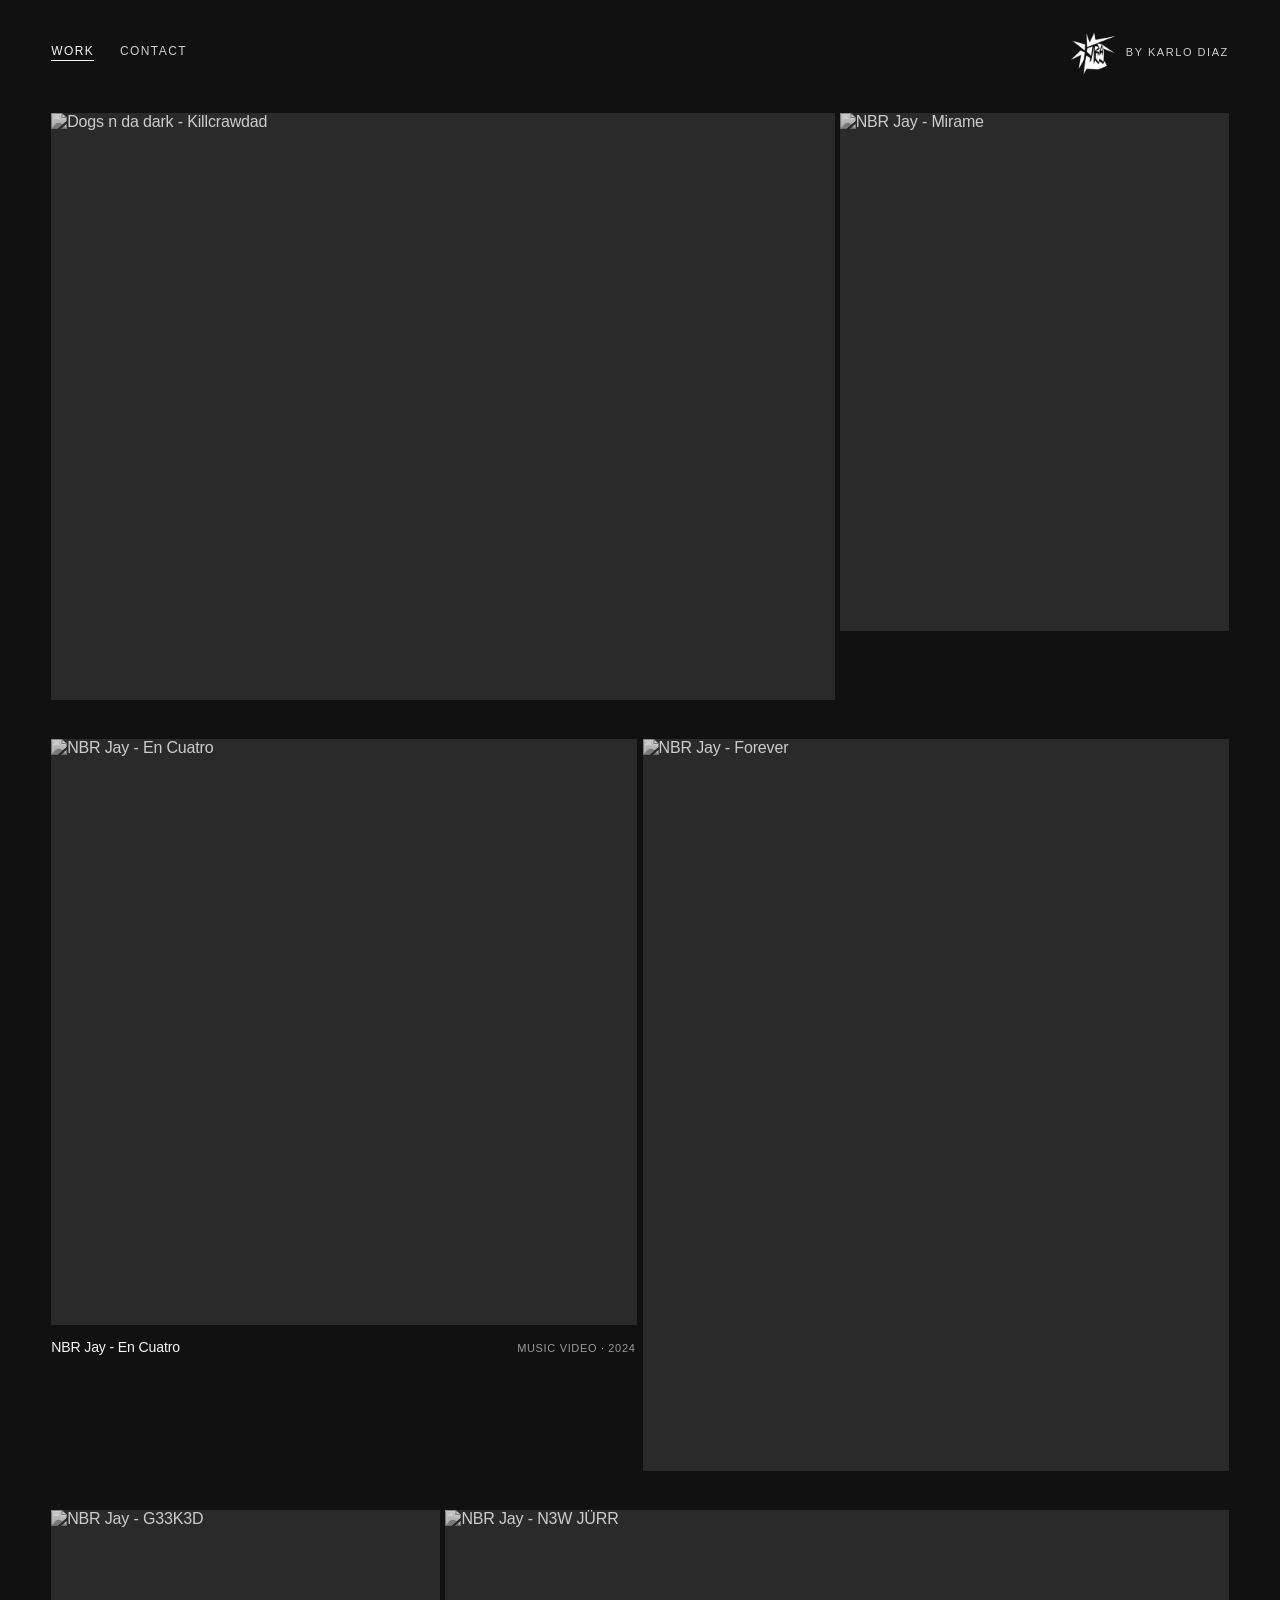
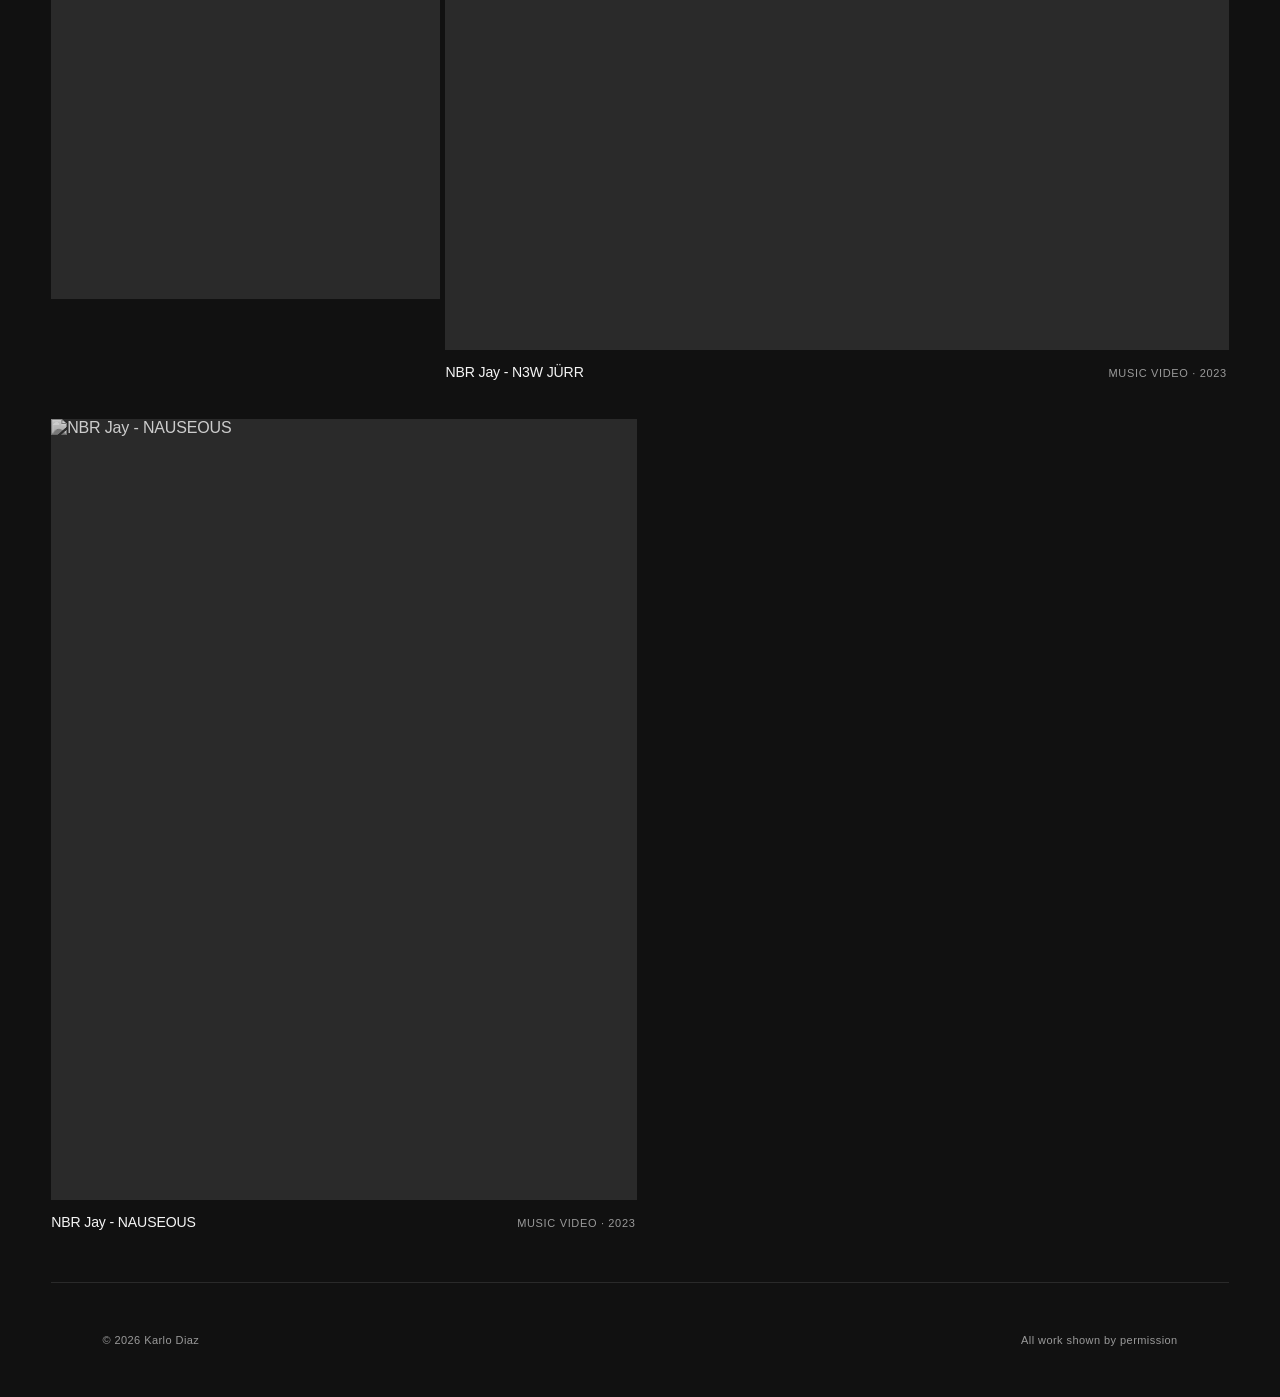
==== index.html @ 495502a2 "Update index.html" ====
<!DOCTYPE html>
<html lang="en">
<head>
<meta charset="UTF-8">
<meta name="viewport" content="width=device-width, initial-scale=1.0">
<title>Karlo Diaz — Portfolio</title>
<meta name="description" content="Selected work by Karlo Diaz.">

<!-- Typeface: General Sans (Fontshare) — clean, modern grotesk -->
<link rel="preconnect" href="https://api.fontshare.com">
<link rel="stylesheet" href="https://api.fontshare.com/v2/css?f[]=general-sans@400,500,600,700&display=swap">

<link rel="stylesheet" href="styles.css">
</head>
<body>

<!-- Custom cursor (desktop only, see script.js) -->
<div class="cursor" id="cursor">
  <span class="cursor-label">View</span>
</div>

<!-- ============ HEADER ============ -->
<header class="site-header">
  <nav class="nav-left" aria-label="Primary">
    <button class="nav-link is-active" data-view="home" type="button">Work</button>
    <button class="nav-link" data-view="contact" type="button">Contact</button>
  </nav>

  <a class="brand" href="#" data-view="home" aria-label="Karlo Diaz — home">
    <!-- Simple original wordmark logo. Replace the <svg> below with your own mark if you like. -->
<span class="logo">
  <img src="xtralogo.png" alt="XTRA Logo">
</span>
    <span class="byline">By Karlo&nbsp;Diaz</span>
  </a>
</header>

<!-- ============ HOME / GALLERY ============ -->
<main id="home-view" class="view is-active">
  <section class="gallery" id="gallery" aria-label="Selected work">
    <!-- Each .project-item is a placeholder. Replace the .placeholder-img div
         with a real <img src="images/your-image.jpg" alt="..."> when ready. -->

    <article class="project-item span-a" data-project="dogs-n-da-dark" tabindex="0">
 <div class="project-media">
  <img src="https://img.youtube.com/vi/DJWonNOyXIo/maxresdefault.jpg"
       alt="Dogs n da dark - Killcrawdad">
  <div class="project-caption">
    <span class="project-title">Dogs n da dark - Killcrawdad</span>
    <span class="project-meta">Music Video · 2026</span>
  </div>
</article>

<article class="project-item span-b" data-project="mirame" tabindex="0">
<div class="project-media">
  <img src="https://img.youtube.com/vi/4OJuUxjGiz8/maxresdefault.jpg"
       alt="NBR Jay - Mirame">
  <div class="project-caption">
    <span class="project-title">NBR Jay - Mirame</span>
    <span class="project-meta">Music Video · 2025</span>
  </div>
</article>

<article class="project-item span-c" data-project="en-cuatro" tabindex="0">
<div class="project-media">
  <img src="https://img.youtube.com/vi/d_1qusjhRV4/maxresdefault.jpg"
       alt="NBR Jay - En Cuatro">
</div>
  <div class="project-caption">
    <span class="project-title">NBR Jay - En Cuatro</span>
    <span class="project-meta">Music Video · 2024</span>
  </div>
</article>

<article class="project-item span-d" data-project="forever" tabindex="0">
<div class="project-media">
  <img src="https://img.youtube.com/vi/9PEszrjHp9M/maxresdefault.jpg"
       alt="NBR Jay - Forever">
  <div class="project-caption">
    <span class="project-title">NBR Jay - Forever</span>
    <span class="project-meta">Music Video · 2023</span>
  </div>
</article>

<article class="project-item span-e" data-project="g33k3d" tabindex="0">
<div class="project-media">
  <img src="https://img.youtube.com/vi/-p-pYviFdD0/hqdefault.jpg"
       alt="NBR Jay - G33K3D">
  <div class="project-caption">
    <span class="project-title">NBR Jay - G33K3D</span>
    <span class="project-meta">Music Video · 2023</span>
  </div>
</article>

<article class="project-item span-f" data-project="n3w-jurr" tabindex="0">
<div class="project-media">
  <img src="https://img.youtube.com/vi/s_fuOBWAAmQ/hqdefault.jpg"
       alt="NBR Jay - N3W JÜRR">
</div>
  <div class="project-caption">
    <span class="project-title">NBR Jay - N3W JÜRR</span>
    <span class="project-meta">Music Video · 2023</span>
  </div>
</article>

<article class="project-item span-g" data-project="nauseous" tabindex="0">
<div class="project-media">
  <img src="https://img.youtube.com/vi/7FOKe1UMYBk/maxresdefault.jpg"
       alt="NBR Jay - NAUSEOUS">
</div>
  <div class="project-caption">
    <span class="project-title">NBR Jay - NAUSEOUS</span>
    <span class="project-meta">Music Video · 2023</span>
  </div>
</article>

  </section>

  <footer class="site-footer">
    <span>© <span id="year"></span> Karlo Diaz</span>
    <span>All work shown by permission</span>
  </footer>
</main>

<!-- ============ CONTACT ============ -->
<section id="contact-view" class="view">
  <div class="contact-scene">

    <img
      class="contact-logo"
      src="xtralogo.png"
      alt=""
      aria-hidden="true"
    >

    <div class="contact-content">
      <h1 class="contact-title">
        <span>Ready when</span>
        <span>you are.</span>
      </h1>

      <a
        class="contact-email"
        href="mailto:karloxtra@gmail.com"
      >
        karloxtra@gmail.com
      </a>
    </div>

    <div class="contact-socials">
      <a
        href="https://www.instagram.com/xtrazaid/"
        target="_blank"
        rel="noopener"
      >
        Instagram
      </a>

      <a
        href="https://www.linkedin.com/in/karlo-diaz-78ba50371/"
        target="_blank"
        rel="noopener"
      >
        LinkedIn
      </a>
    </div>

  </div>
</section>

<!-- ============ PROJECT MODAL ============ -->
<div class="modal" id="project-modal" aria-hidden="true" role="dialog" aria-modal="true">
  <div class="modal-scrim" id="modal-scrim"></div>
  <div class="modal-panel">
    <button class="modal-close" id="modal-close" type="button" aria-label="Close project">
      <svg width="16" height="16" viewBox="0 0 16 16" fill="none"><path d="M1 1L15 15M15 1L1 15" stroke="currentColor" stroke-width="1.3"/></svg>
    </button>
    <div class="modal-content" id="modal-content"><!-- injected by script.js --></div>
  </div>
</div>

<script src="script.js"></script>
</body>
</html>
---- styles.css ----
/* ==========================================================================
   Karlo Diaz — Portfolio
   Minimal editorial design system
   ========================================================================== */

:root{
  --black:#f5f5f5;
  --grey-700:#cfcfcf;
  --grey-400:#9a9a9a;
  --grey-200:#2a2a2a;
  --white:#111111;

  --gutter: clamp(2px, 0.4vw, 6px);
  --edge: clamp(20px, 4vw, 56px);

  --font-ui: 'General Sans', -apple-system, BlinkMacSystemFont, 'Segoe UI', sans-serif;

  --ease: cubic-bezier(.22,.61,.36,1);
  --dur-fast: .35s;
  --dur-med: .6s;
  --dur-slow: .9s;
}

*,*::before,*::after{ box-sizing:border-box; }

html{
  scroll-behavior:smooth;
  -webkit-font-smoothing:antialiased;
  -moz-osx-font-smoothing:grayscale;
}

body{
  margin:0;
  background:var(--white);
  color:var(--black);
  font-family:var(--font-ui);
  font-weight:400;
  letter-spacing:-0.01em;
  opacity:0;
}
body.is-ready{
  opacity:1;
  transition:opacity var(--dur-slow) var(--ease);
}
body.modal-open{ overflow:hidden; }

a{ color:inherit; text-decoration:none; }
button{ font:inherit; color:inherit; background:none; border:0; cursor:pointer; padding:0; }

::selection{ background:var(--black); color:var(--white); }

@media (prefers-reduced-motion: reduce){
  html{ scroll-behavior:auto; }
  *,*::before,*::after{ animation-duration:.01ms !important; transition-duration:.01ms !important; }
}

/* ============ Custom cursor ============ */
.cursor{
  position:fixed;
  top:0; left:0;
  width:64px; height:64px;
  margin-left:-32px; margin-top:-32px;
  border-radius:50%;
  background:var(--black);
  color:var(--white);
  display:flex; align-items:center; justify-content:center;
  font-size:11px;
  letter-spacing:0.08em;
  text-transform:uppercase;
  pointer-events:none;
  z-index:500;
  opacity:0;
  transform:scale(.3);
  mix-blend-mode:difference;
  transition:opacity var(--dur-fast) var(--ease), transform var(--dur-fast) var(--ease);
}
.cursor.is-active{ opacity:1; transform:scale(1); }
.cursor-label{ opacity:0; transform:translateY(2px); transition:opacity .2s ease, transform .2s ease; }
.cursor.is-active .cursor-label{ opacity:1; transform:translateY(0); }

@media (hover:none), (pointer:coarse){
  .cursor{ display:none; }
}

/* ============ Header ============ */
.site-header{
  position:fixed;
  top:0; left:0; right:0;
  z-index:200;
  display:flex;
  align-items:center;
  justify-content:space-between;
  padding: clamp(18px,2.6vw,28px) var(--edge);
  background:linear-gradient(var(--white) 55%, transparent);
}

.nav-left{
  display:flex;
  gap: clamp(18px,2vw,28px);
}

.nav-link{
  font-size:12px;
  letter-spacing:0.12em;
  text-transform:uppercase;
  color:var(--grey-700);
  position:relative;
  padding-bottom:3px;
}
.nav-link::after{
  content:"";
  position:absolute;
  left:0; right:100%;
  bottom:0;
  height:1px;
  background:var(--black);
  transition:right var(--dur-fast) var(--ease);
}
.nav-link:hover,
.nav-link.is-active{ color:var(--black); }
.nav-link:hover::after,
.nav-link.is-active::after{ right:0; }

.brand{
  display:flex;
  align-items:center;
  gap:10px;
}
.logo{
  display:flex;
  color:var(--black);
  transition:transform var(--dur-fast) var(--ease);
}

.logo img{
  width:48px;
  height:48px;
  object-fit:contain;
  display:block;
}

.brand:hover .logo{
  opacity:.8;
}

.byline{
  font-size:11px;
  letter-spacing:0.14em;
  text-transform:uppercase;
  color:var(--grey-700);
  white-space:nowrap;
}
/* ============ Views ============ */
.view{
  display:none;
}
.view.is-active{
  display:block;
  animation:view-in var(--dur-med) var(--ease);
}
@keyframes view-in{
  from{ opacity:0; transform:translateY(10px); }
  to{ opacity:1; transform:translateY(0); }
}

/* ============ Gallery ============ */
.gallery{
  padding: calc(var(--edge) * 2.2) var(--edge) var(--edge);
  display:grid;
  grid-template-columns:repeat(6, 1fr);
  gap: clamp(20px, 3vw, 40px) var(--gutter);
  align-items:start;
}

.project-item{
  cursor:pointer;
  outline:none;
  opacity:0;
  transform:translateY(28px);
  transition:opacity .7s var(--ease), transform .7s var(--ease);
}
.project-item.is-revealed{
  opacity:1;
  transform:translateY(0);
}

.project-media{
  position:relative;
  overflow:hidden;
  background:var(--grey-200);
}
.placeholder-img{
  width:100%;
  height:100%;
  background:linear-gradient(150deg,
    hsl(var(--h) 10% 90%),
    hsl(var(--h2) 12% 80%));
  transition:transform 1s var(--ease), filter var(--dur-fast) var(--ease);
}
.project-item:hover .placeholder-img,
.project-item:focus-visible .placeholder-img{
  transform:scale(1.045);
}
.project-media::after{
  content:"";
  position:absolute; inset:0;
  background:var(--black);
  opacity:0;
  transition:opacity var(--dur-fast) var(--ease);
}
.project-item:hover .project-media::after,
.project-item:focus-visible .project-media::after{ opacity:.04; }

.project-caption{
  display:flex;
  justify-content:space-between;
  align-items:baseline;
  margin-top:14px;
  padding-right:2px;
}
.project-title{
  font-size:clamp(14px,1.1vw,16px);
  font-weight:500;
  letter-spacing:-0.01em;
}
.project-meta{
  font-size:11px;
  letter-spacing:0.06em;
  text-transform:uppercase;
  color:var(--grey-400);
}

/* Column spans — editorial rhythm (each row sums to 6) */
.span-a{ grid-column:span 4; }
.span-a .project-media{ aspect-ratio:4/3; }

.span-b{ grid-column:span 2; }
.span-b .project-media{ aspect-ratio:3/4; }

.span-c{ grid-column:span 3; }
.span-c .project-media{ aspect-ratio:1/1; }

.span-d{ grid-column:span 3; }
.span-d .project-media{ aspect-ratio:4/5; }

.span-e{ grid-column:span 2; }
.span-e .project-media{ aspect-ratio:1/1; }

.span-f{ grid-column:span 4; }
.span-f .project-media{ aspect-ratio:16/9; }

.span-g{ grid-column:span 3; }
.span-g .project-media{ aspect-ratio:3/4; }

.span-h{ grid-column:span 3; }
.span-h .project-media{ aspect-ratio:4/3; }

/* ============ Footer ============ */
.site-footer{
  display:flex;
  justify-content:space-between;
  padding: var(--edge);
  border-top:1px solid var(--grey-200);
  margin:0 var(--edge);
  font-size:11px;
  letter-spacing:0.04em;
  color:var(--grey-400);
}

/* ============ Contact view ============ */
#contact-view.is-active{
  min-height:100vh;
  display:flex;
  align-items:center;
}
.contact-inner{
  padding: var(--edge);
  max-width:640px;
}
.contact-eyebrow{
  font-size:11px;
  letter-spacing:0.14em;
  text-transform:uppercase;
  color:var(--grey-400);
  margin:0 0 18px;
}
.contact-title{
  font-size:clamp(38px,7vw,74px);
  line-height:0.98;
  font-weight:500;
  letter-spacing:-0.02em;
  margin:0 0 40px;
}
.contact-email{
  display:inline-block;
  font-size:clamp(18px,2vw,22px);
  font-weight:500;
  border-bottom:1px solid var(--black);
  padding-bottom:4px;
  transition:opacity var(--dur-fast) var(--ease);
}
.contact-email:hover{ opacity:.5; }
.contact-socials{
  display:flex;
  gap:24px;
  margin-top:56px;
}
.contact-socials a{
  font-size:12px;
  letter-spacing:0.08em;
  text-transform:uppercase;
  color:var(--grey-700);
  transition:color var(--dur-fast) var(--ease);
}
.contact-socials a:hover{ color:var(--black); }

/* ============ Project modal ============ */
.modal{
  position:fixed;
  inset:0;
  z-index:400;
  visibility:hidden;
  opacity:0;
  transition:opacity var(--dur-med) var(--ease), visibility 0s var(--dur-med);
}
.modal.is-open{
  visibility:visible;
  opacity:1;
  transition:opacity var(--dur-med) var(--ease);
}
.modal-scrim{
  position:absolute;
  inset:0;
  background:rgba(255,255,255,.9);
  backdrop-filter:blur(6px);
}
.modal-panel{
  position:relative;
  height:100%;
  overflow-y:auto;
  padding: clamp(80px,10vw,120px) var(--edge) 80px;
  transform:translateY(24px);
  transition:transform var(--dur-med) var(--ease);
}
.modal.is-open .modal-panel{ transform:translateY(0); }

.modal-close{
  position:fixed;
  top:26px; right:var(--edge);
  z-index:401;
  width:40px;height:40px;
  display:flex;align-items:center;justify-content:center;
  border-radius:50%;
  transition:background var(--dur-fast) var(--ease), transform var(--dur-fast) var(--ease);
}
.modal-close:hover{ background:var(--grey-200); transform:rotate(90deg); }

.modal-content{
  max-width:1040px;
  margin:0 auto;
}
.modal-eyebrow{
  font-size:11px;
  letter-spacing:0.14em;
  text-transform:uppercase;
  color:var(--grey-400);
  margin-bottom:16px;
}
.modal-title{
  font-size:clamp(32px,5.4vw,58px);
  font-weight:500;
  letter-spacing:-0.02em;
  line-height:1.02;
  margin:0 0 40px;
}
.modal-meta-row{
  display:grid;
  grid-template-columns:repeat(3,1fr);
  gap:24px;
  border-top:1px solid var(--grey-200);
  border-bottom:1px solid var(--grey-200);
  padding:18px 0;
  margin-bottom:48px;
}
.modal-meta-row div{ display:flex; flex-direction:column; gap:6px; }
.modal-meta-row span:first-child{
  font-size:10px; letter-spacing:0.1em; text-transform:uppercase; color:var(--grey-400);
}
.modal-meta-row span:last-child{ font-size:14px; }

.modal-desc{
  max-width:640px;
  font-size:16px;
  line-height:1.7;
  color:var(--grey-700);
  margin-bottom:56px;
}
.modal-media{
  display:flex;
  flex-direction:column;
  gap:20px;
}
.modal-media .placeholder-img{
  width:100%;
  aspect-ratio:16/10;
}

/* ============ Responsive ============ */
@media (max-width:980px){
  .gallery{ grid-template-columns:repeat(4,1fr); }
  .span-a,.span-f{ grid-column:span 4; }
  .span-b,.span-e{ grid-column:span 2; }
  .span-c,.span-d,.span-g,.span-h{ grid-column:span 2; }
  .modal-meta-row{ grid-template-columns:repeat(3,1fr); }
}

@media (max-width:640px){
  .site-header{ padding:16px var(--edge); }
  .byline{ display:none; }
  .gallery{
    grid-template-columns:1fr;
    padding-top: calc(var(--edge) * 3);
    gap:44px;
  }
  .gallery > .project-item{ grid-column:span 1 !important; }
  .span-a .project-media,
  .span-b .project-media,
  .span-c .project-media,
  .span-d .project-media,
  .span-e .project-media,
  .span-f .project-media,
  .span-g .project-media,
  .span-h .project-media{ aspect-ratio:4/5; }
  .site-footer{ flex-direction:column; gap:8px; margin:0 var(--edge); }
  .modal-meta-row{ grid-template-columns:1fr 1fr; }
}
@media (max-width:640px){
  .site-header{ padding:16px var(--edge); }
  ...
  .modal-meta-row{ grid-template-columns:1fr 1fr; }
}

/* ADD THIS BELOW */

.project-media img {
  width: 100%;
  height: 100%;
  display: block;
  object-fit: cover;

  filter: grayscale(100%) contrast(1.15) brightness(.8);

  transition: transform 1s var(--ease), filter var(--dur-fast) var(--ease);
}

.project-item:hover .project-media img,
.project-item:focus-visible .project-media img {
  transform: scale(1.045);
}
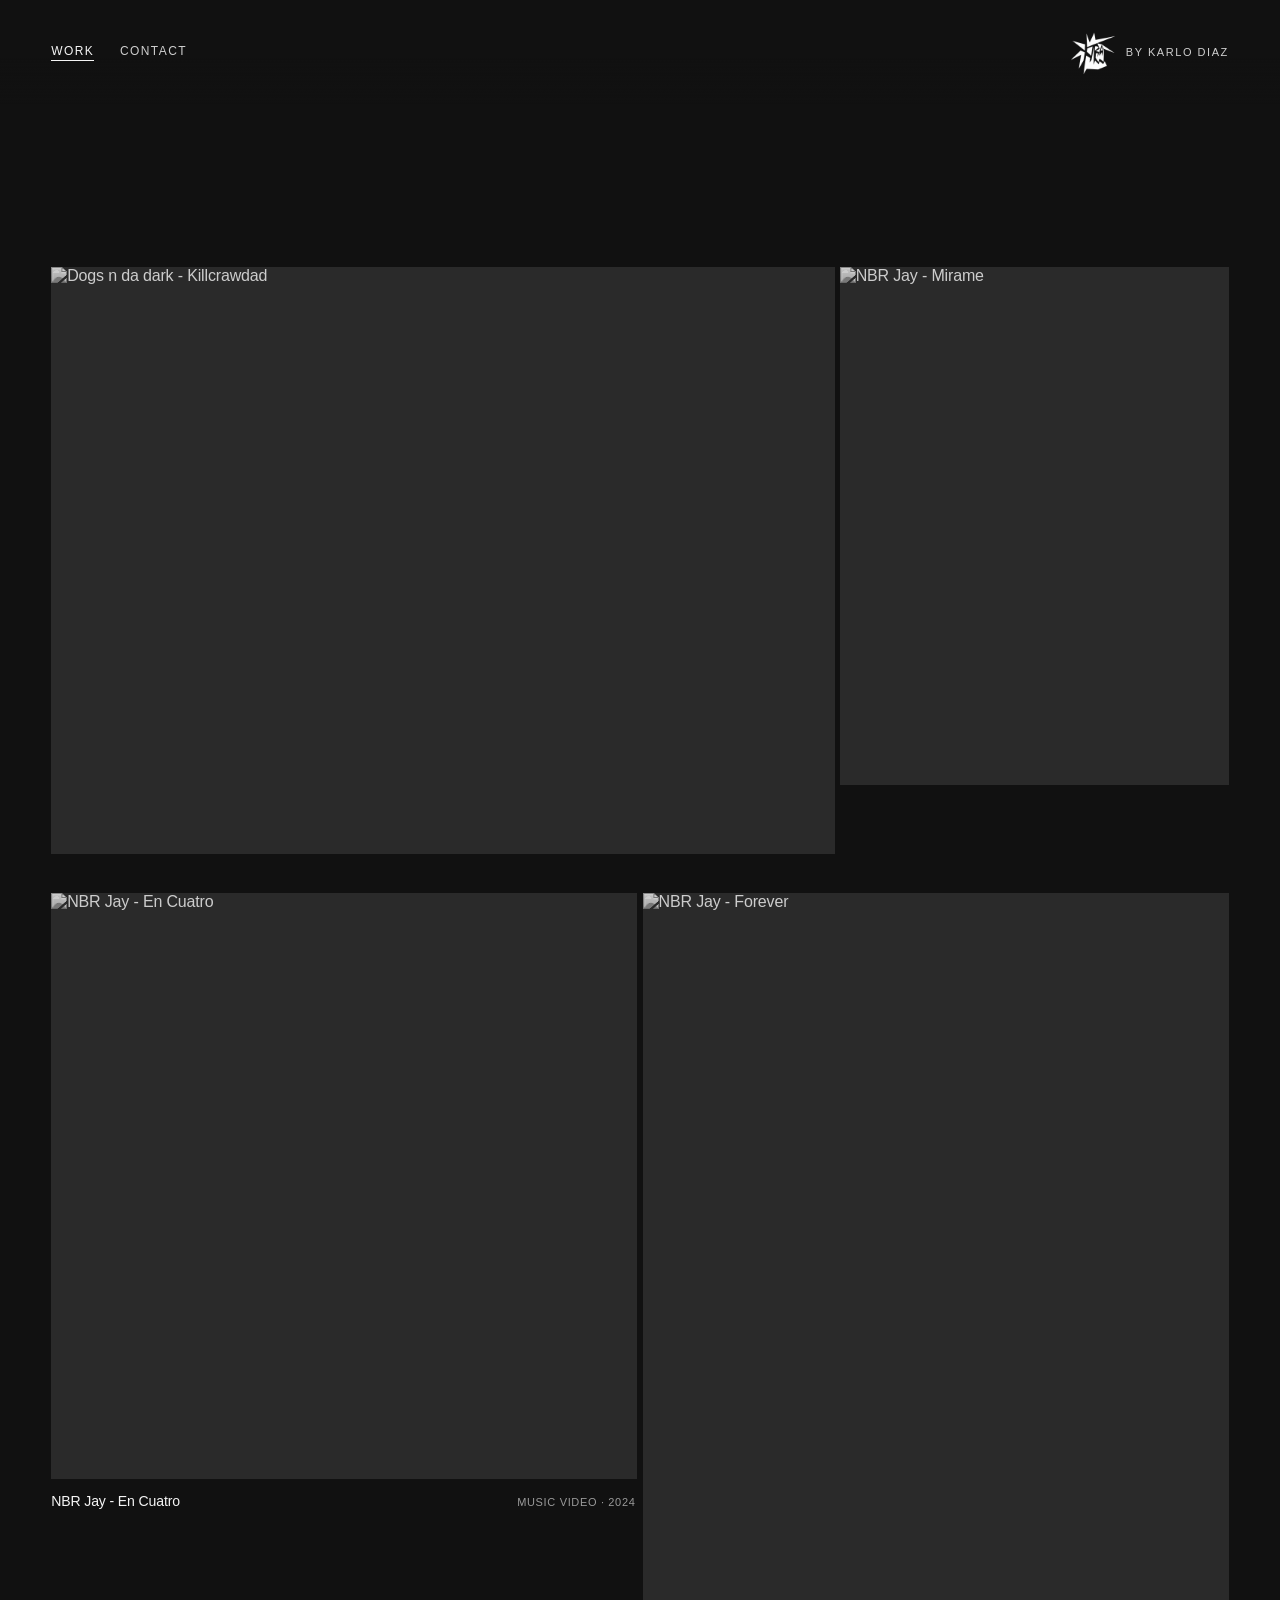
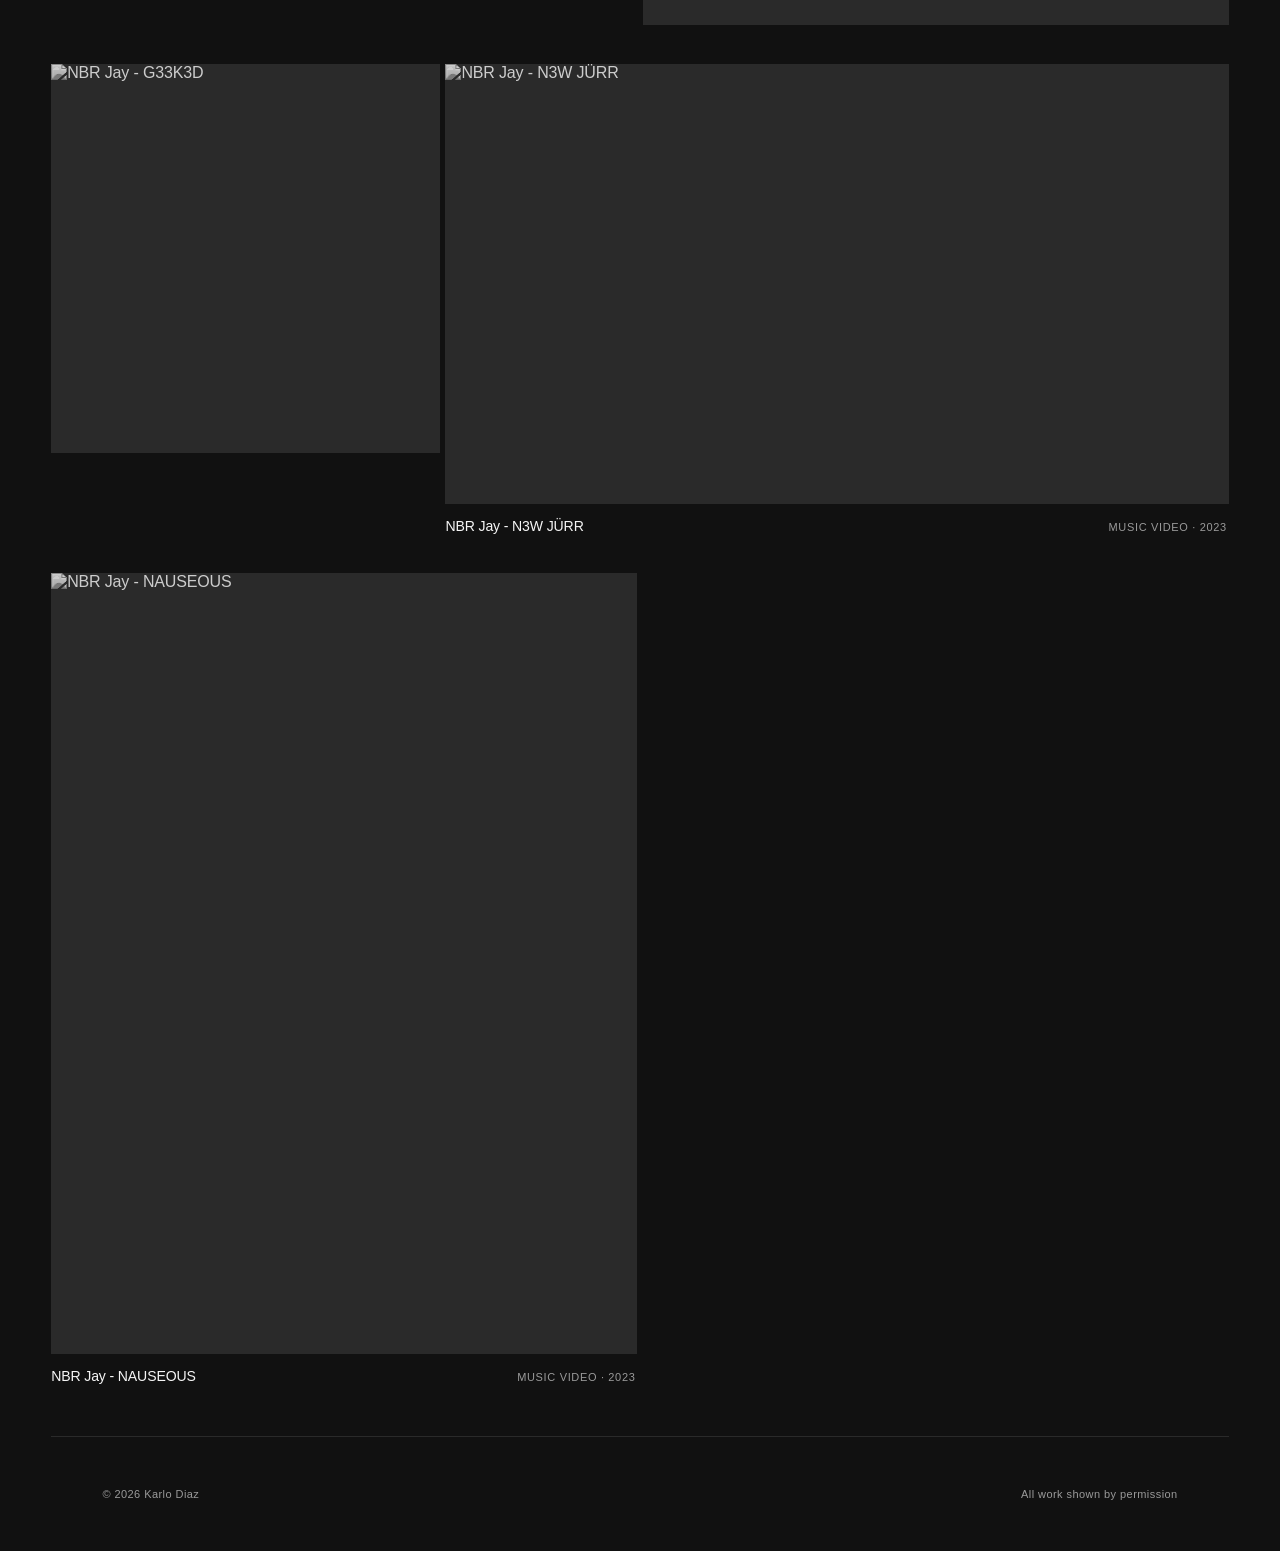
==== commit 77a7a2cc: "Update index.html" ====
--- a/index.html
+++ b/index.html
@@ -13,7 +13,18 @@
 <link rel="stylesheet" href="styles.css">
 </head>
 <body>
+<div id="intro">
 
+    <video
+        id="intro-video"
+        autoplay
+        muted
+        playsinline
+    >
+        <source src="LOGOINTROMP4.mp4" type="video/mp4">
+    </video>
+
+</div>
 <!-- Custom cursor (desktop only, see script.js) -->
 <div class="cursor" id="cursor">
   <span class="cursor-label">View</span>
--- a/styles.css
+++ b/styles.css
@@ -268,52 +268,220 @@
 }
 
 /* ============ Contact view ============ */
+/* ============ Contact view ============ */
+#contact-view{
+  min-height:100vh;
+  background:#000;
+  overflow:hidden;
+}
+
 #contact-view.is-active{
+  display:block;
+}
+
+.contact-scene{
+  position:relative;
   min-height:100vh;
   display:flex;
   align-items:center;
-}
-.contact-inner{
-  padding: var(--edge);
-  max-width:640px;
-}
-.contact-eyebrow{
+  justify-content:center;
+  padding:120px var(--edge) 70px;
+  background:#000;
+  color:#fff;
+  isolation:isolate;
+}
+
+.contact-logo{
+  position:absolute;
+  top:50%;
+  left:50%;
+  width:min(78vw, 900px);
+  max-height:70vh;
+  object-fit:contain;
+
+  transform:translate(-50%,-50%) scale(.85);
+  opacity:0;
+
+  mix-blend-mode:screen;
+  pointer-events:none;
+  z-index:0;
+}
+
+.contact-content{
+  position:relative;
+  z-index:2;
+  text-align:center;
+  display:flex;
+  flex-direction:column;
+  align-items:center;
+}
+
+.contact-title{
+  margin:0;
+  font-size:clamp(54px,9vw,150px);
+  line-height:.82;
+  font-weight:500;
+  letter-spacing:-0.06em;
+  text-transform:none;
+}
+
+.contact-title span{
+  display:block;
+  opacity:0;
+  transform:translateY(48px);
+}
+
+.contact-email{
+  margin-top:54px;
+  font-size:clamp(16px,1.5vw,22px);
+  letter-spacing:.02em;
+  color:#fff;
+  border-bottom:1px solid rgba(255,255,255,.7);
+  padding-bottom:5px;
+  opacity:0;
+  transform:translateY(22px);
+  transition:opacity .3s ease;
+}
+
+.contact-email:hover{
+  opacity:.55 !important;
+}
+
+.contact-socials{
+  position:absolute;
+  left:var(--edge);
+  right:var(--edge);
+  bottom:34px;
+  display:flex;
+  justify-content:center;
+  gap:28px;
+  margin:0;
+  z-index:2;
+  opacity:0;
+  transform:translateY(16px);
+}
+
+.contact-socials a{
   font-size:11px;
-  letter-spacing:0.14em;
+  letter-spacing:.14em;
   text-transform:uppercase;
-  color:var(--grey-400);
-  margin:0 0 18px;
-}
-.contact-title{
-  font-size:clamp(38px,7vw,74px);
-  line-height:0.98;
-  font-weight:500;
-  letter-spacing:-0.02em;
-  margin:0 0 40px;
-}
-.contact-email{
-  display:inline-block;
-  font-size:clamp(18px,2vw,22px);
-  font-weight:500;
-  border-bottom:1px solid var(--black);
-  padding-bottom:4px;
-  transition:opacity var(--dur-fast) var(--ease);
-}
-.contact-email:hover{ opacity:.5; }
-.contact-socials{
-  display:flex;
-  gap:24px;
-  margin-top:56px;
-}
-.contact-socials a{
-  font-size:12px;
-  letter-spacing:0.08em;
-  text-transform:uppercase;
-  color:var(--grey-700);
-  transition:color var(--dur-fast) var(--ease);
-}
-.contact-socials a:hover{ color:var(--black); }
-
+  color:rgba(255,255,255,.65);
+  transition:color .3s ease;
+}
+
+.contact-socials a:hover{
+  color:#fff;
+}
+
+/* Cinematic entrance */
+#contact-view.is-active .contact-logo{
+  animation:contact-logo-in 1.2s var(--ease) forwards;
+}
+
+#contact-view.is-active .contact-title span:first-child{
+  animation:contact-copy-in .9s var(--ease) .55s forwards;
+}
+
+#contact-view.is-active .contact-title span:last-child{
+  animation:contact-copy-in .9s var(--ease) .72s forwards;
+}
+
+#contact-view.is-active .contact-email{
+  animation:contact-email-in .8s var(--ease) 1.12s forwards;
+}
+
+#contact-view.is-active .contact-socials{
+  animation:contact-socials-in .8s var(--ease) 1.48s forwards;
+}
+
+@keyframes contact-logo-in{
+  from{
+    opacity:0;
+    transform:translate(-50%,-50%) scale(.85);
+    filter:blur(12px);
+  }
+
+  to{
+    opacity:.12;
+    transform:translate(-50%,-50%) scale(1);
+    filter:blur(0);
+  }
+}
+@keyframes contact-copy-in{
+  from{
+    opacity:0;
+    transform:translateY(48px);
+  }
+  to{
+    opacity:1;
+    transform:translateY(0);
+  }
+}
+
+@keyframes contact-email-in{
+  from{
+    opacity:0;
+    transform:translateY(22px);
+  }
+  to{
+    opacity:1;
+    transform:translateY(0);
+  }
+}
+
+@keyframes contact-socials-in{
+  from{
+    opacity:0;
+    transform:translateY(16px);
+  }
+  to{
+    opacity:1;
+    transform:translateY(0);
+  }
+}
+
+@media (max-width:640px){
+
+  .contact-scene{
+    padding:110px 20px 90px;
+  }
+
+  .contact-logo{
+    width:95vw;
+    max-height:50vh;
+    top:48%;
+  }
+
+  .contact-title{
+    font-size:clamp(54px,17vw,88px);
+  }
+
+  .contact-email{
+    margin-top:38px;
+    font-size:16px;
+  }
+
+  .contact-socials{
+    bottom:26px;
+    gap:20px;
+  }
+
+}
+
+@media (prefers-reduced-motion:reduce){
+  #contact-view.is-active .contact-logo,
+  #contact-view.is-active .contact-title span,
+  #contact-view.is-active .contact-email,
+  #contact-view.is-active .contact-socials{
+    animation:none;
+    opacity:1;
+    transform:none;
+  }
+
+  #contact-view.is-active .contact-logo{
+    opacity:.12;
+  }
+}
 /* ============ Project modal ============ */
 .modal{
   position:fixed;
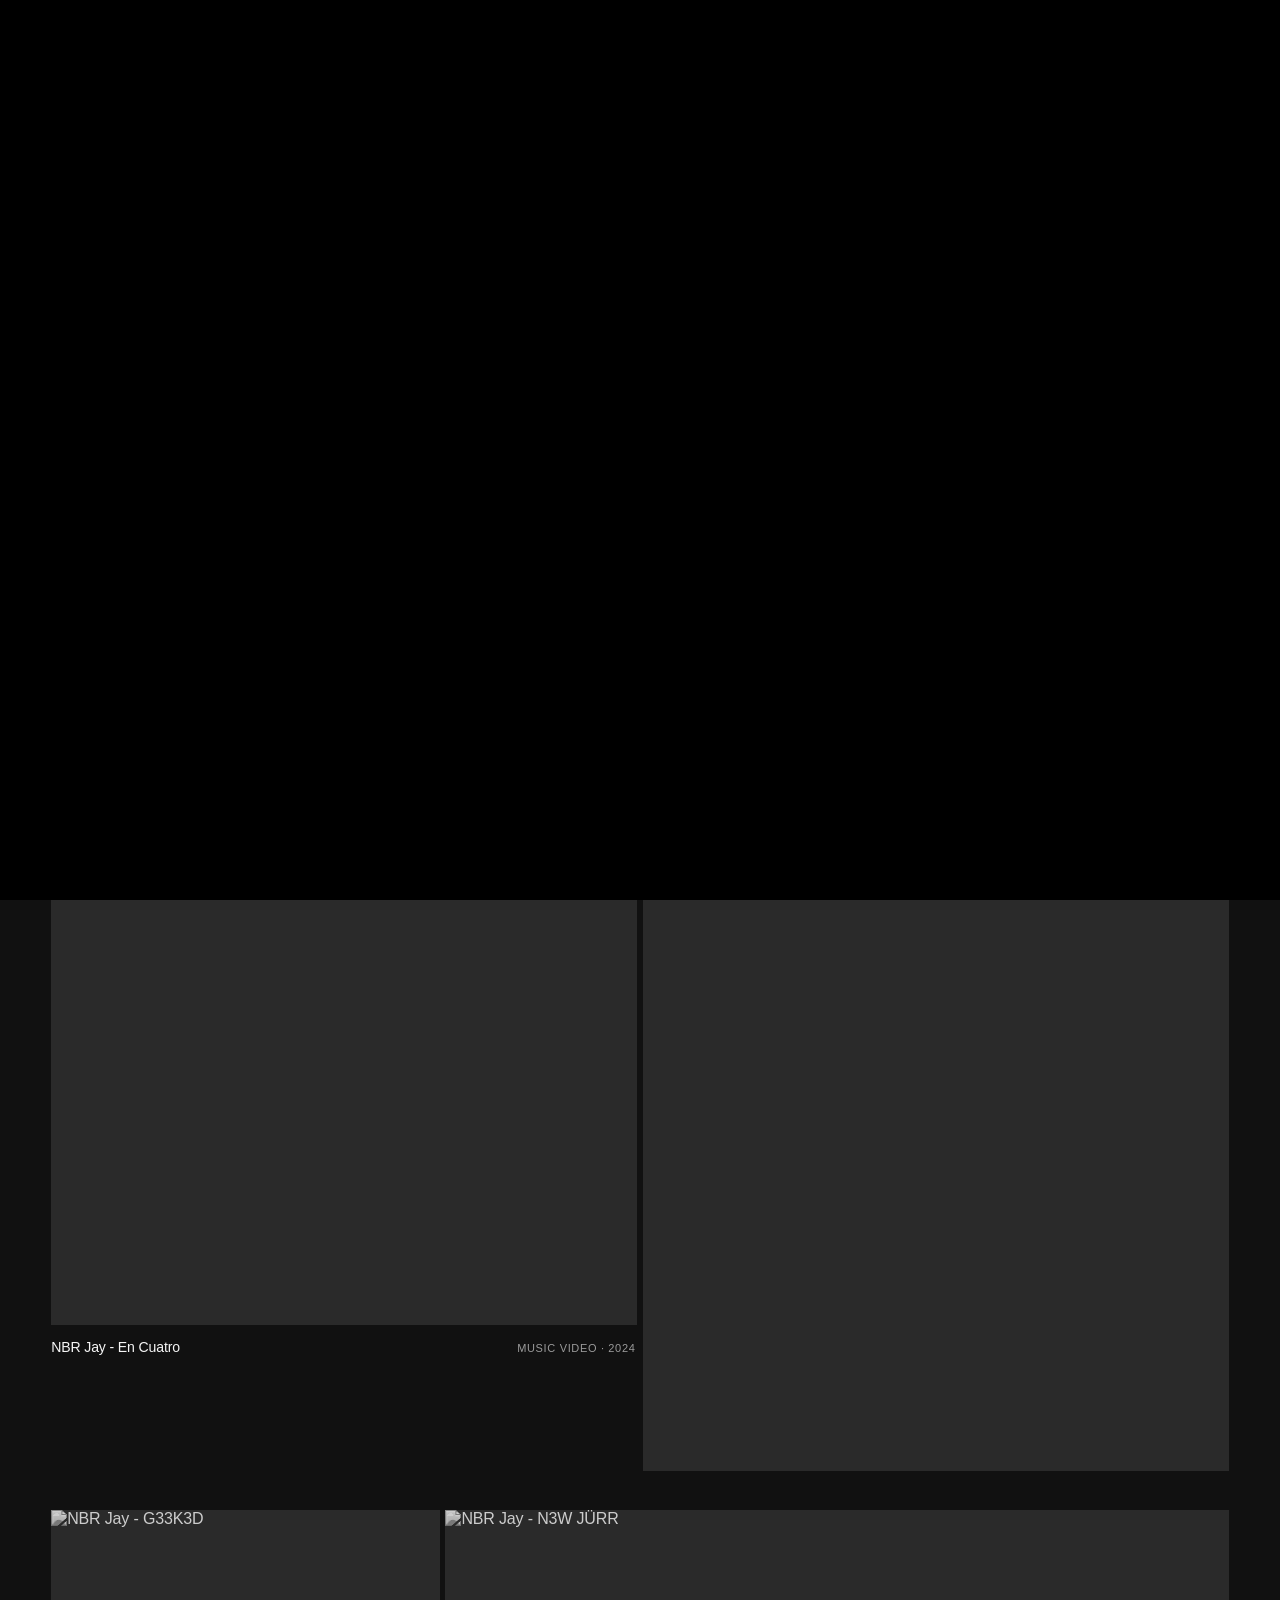
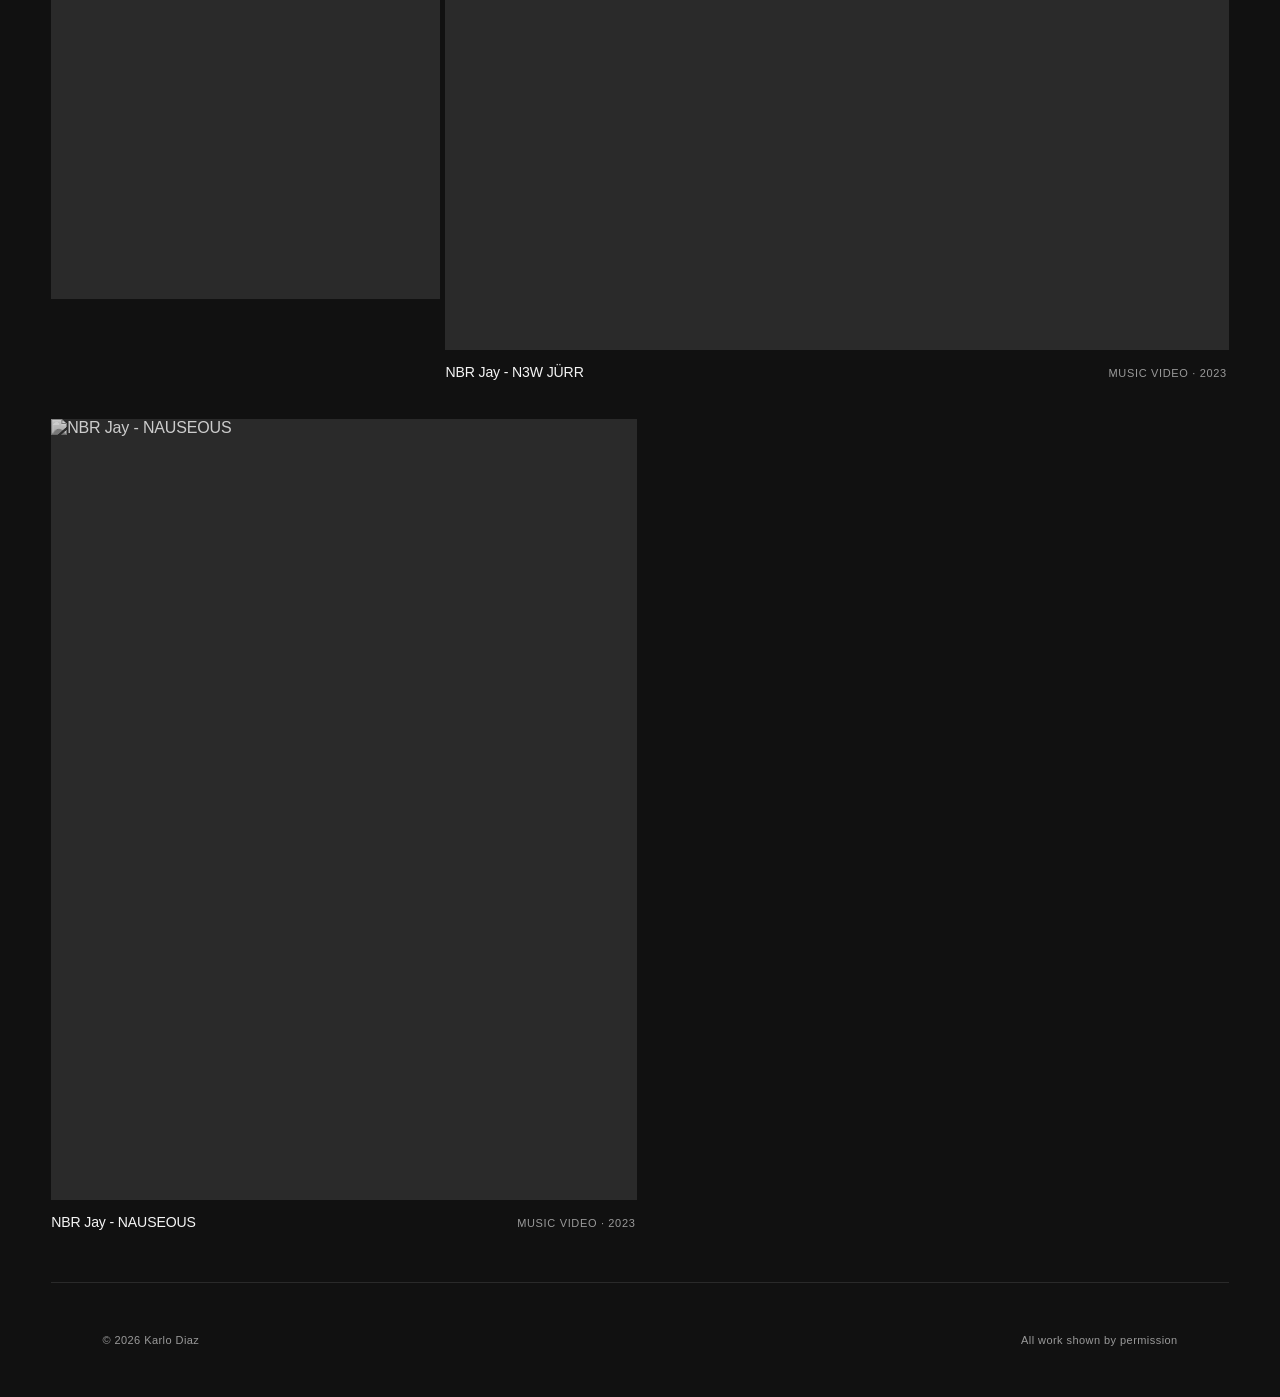
==== commit bf8de4e1: "Update index.html" ====
--- a/index.html
+++ b/index.html
@@ -15,15 +15,23 @@
 <body>
 <div id="intro">
 
-    <video
-        id="intro-video"
-        autoplay
-        muted
-        playsinline
-    >
-        <source src="LOGOINTROMP4.mp4" type="video/mp4">
-    </video>
-
+  <video
+    id="intro-video"
+    autoplay
+    muted
+    playsinline
+>
+    <source
+        src="LOGOINTROPHONE.mp4"
+        media="(max-width: 768px)"
+        type="video/mp4">
+
+    <source
+        src="LOGOINTROMP4.mp4"
+        media="(min-width: 769px)"
+        type="video/mp4">
+
+</video>
 </div>
 <!-- Custom cursor (desktop only, see script.js) -->
 <div class="cursor" id="cursor">
--- a/styles.css
+++ b/styles.css
@@ -625,3 +625,29 @@
 .project-item:focus-visible .project-media img {
   transform: scale(1.045);
 }
+/* ===== INTRO VIDEO ===== */
+
+#intro{
+    position:fixed;
+    inset:0;
+
+    background:#000;
+
+    display:flex;
+    justify-content:center;
+    align-items:center;
+
+    z-index:999999;
+
+    transition:opacity 1s ease;
+}
+
+#intro.hide{
+    opacity:0;
+    pointer-events:none;
+}
+
+#intro video{
+    width:100vw;
+    height:100vh;
+    object-fit:cover;
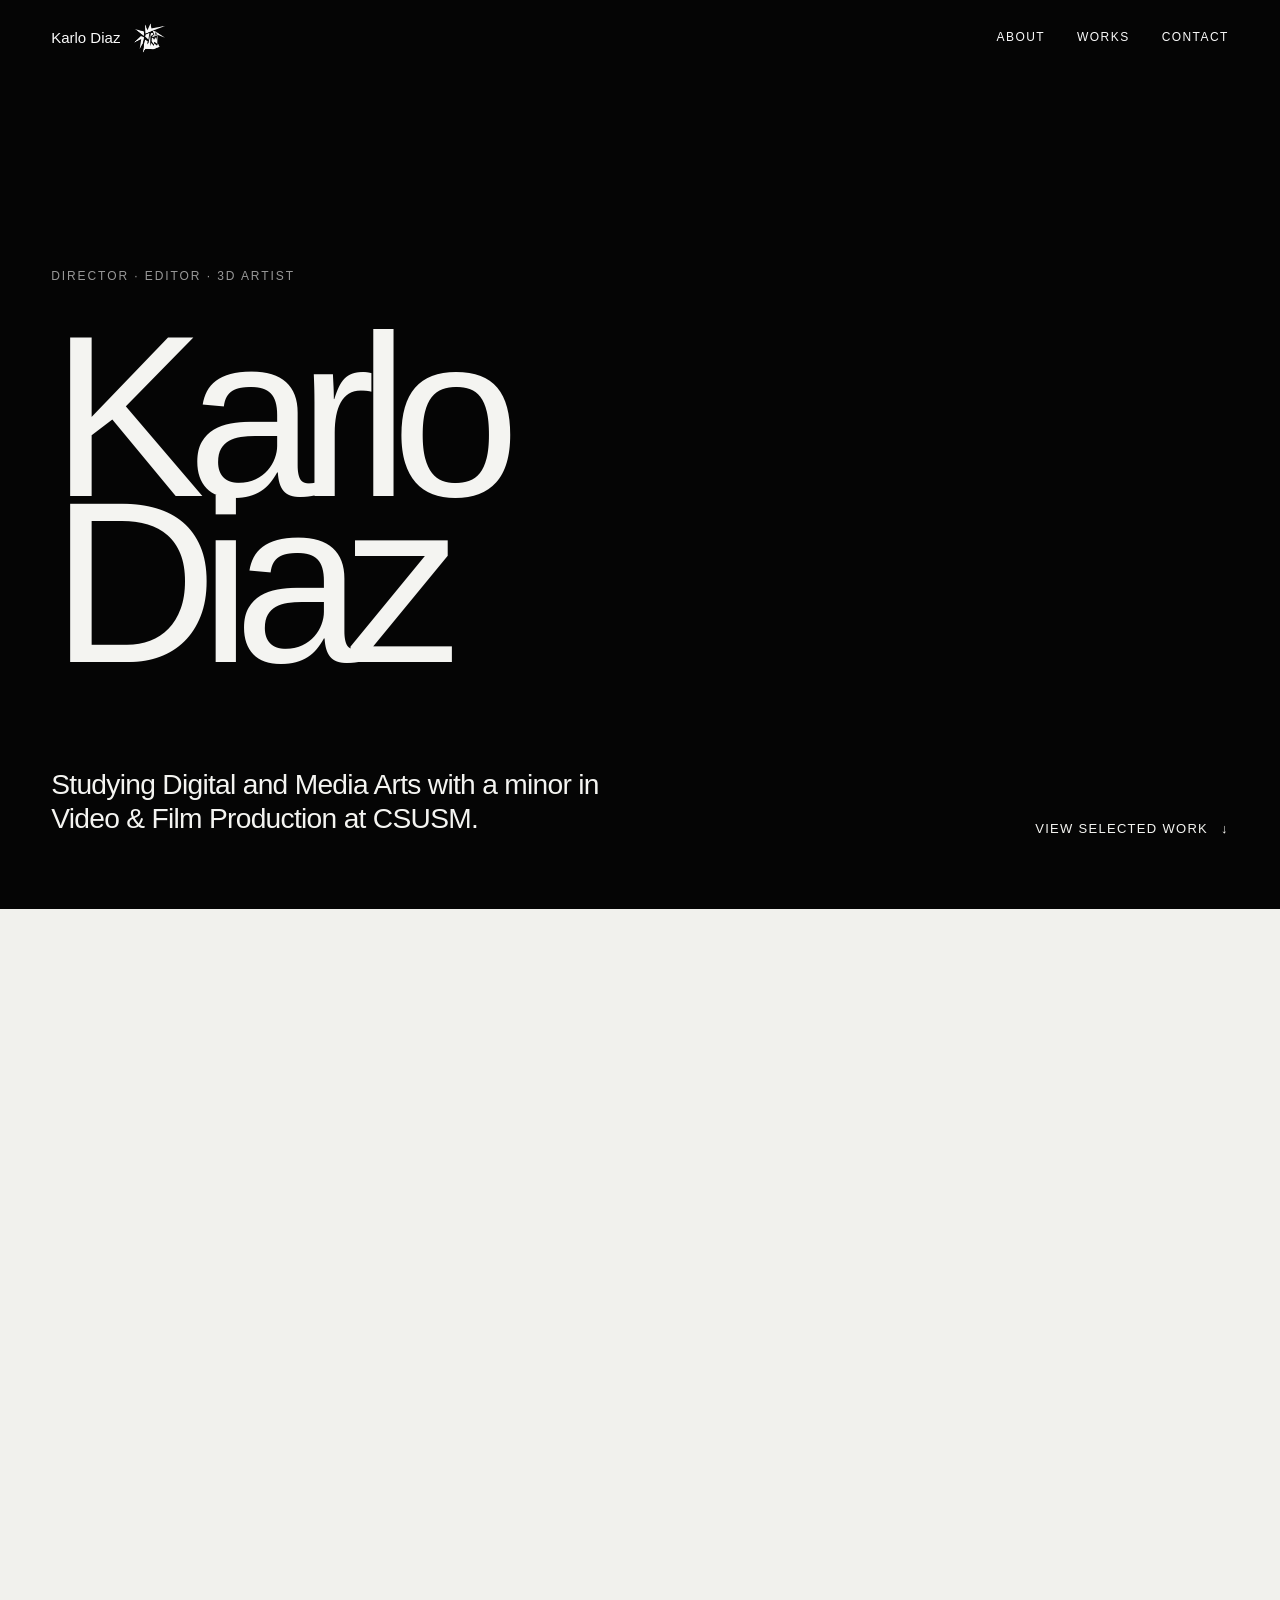
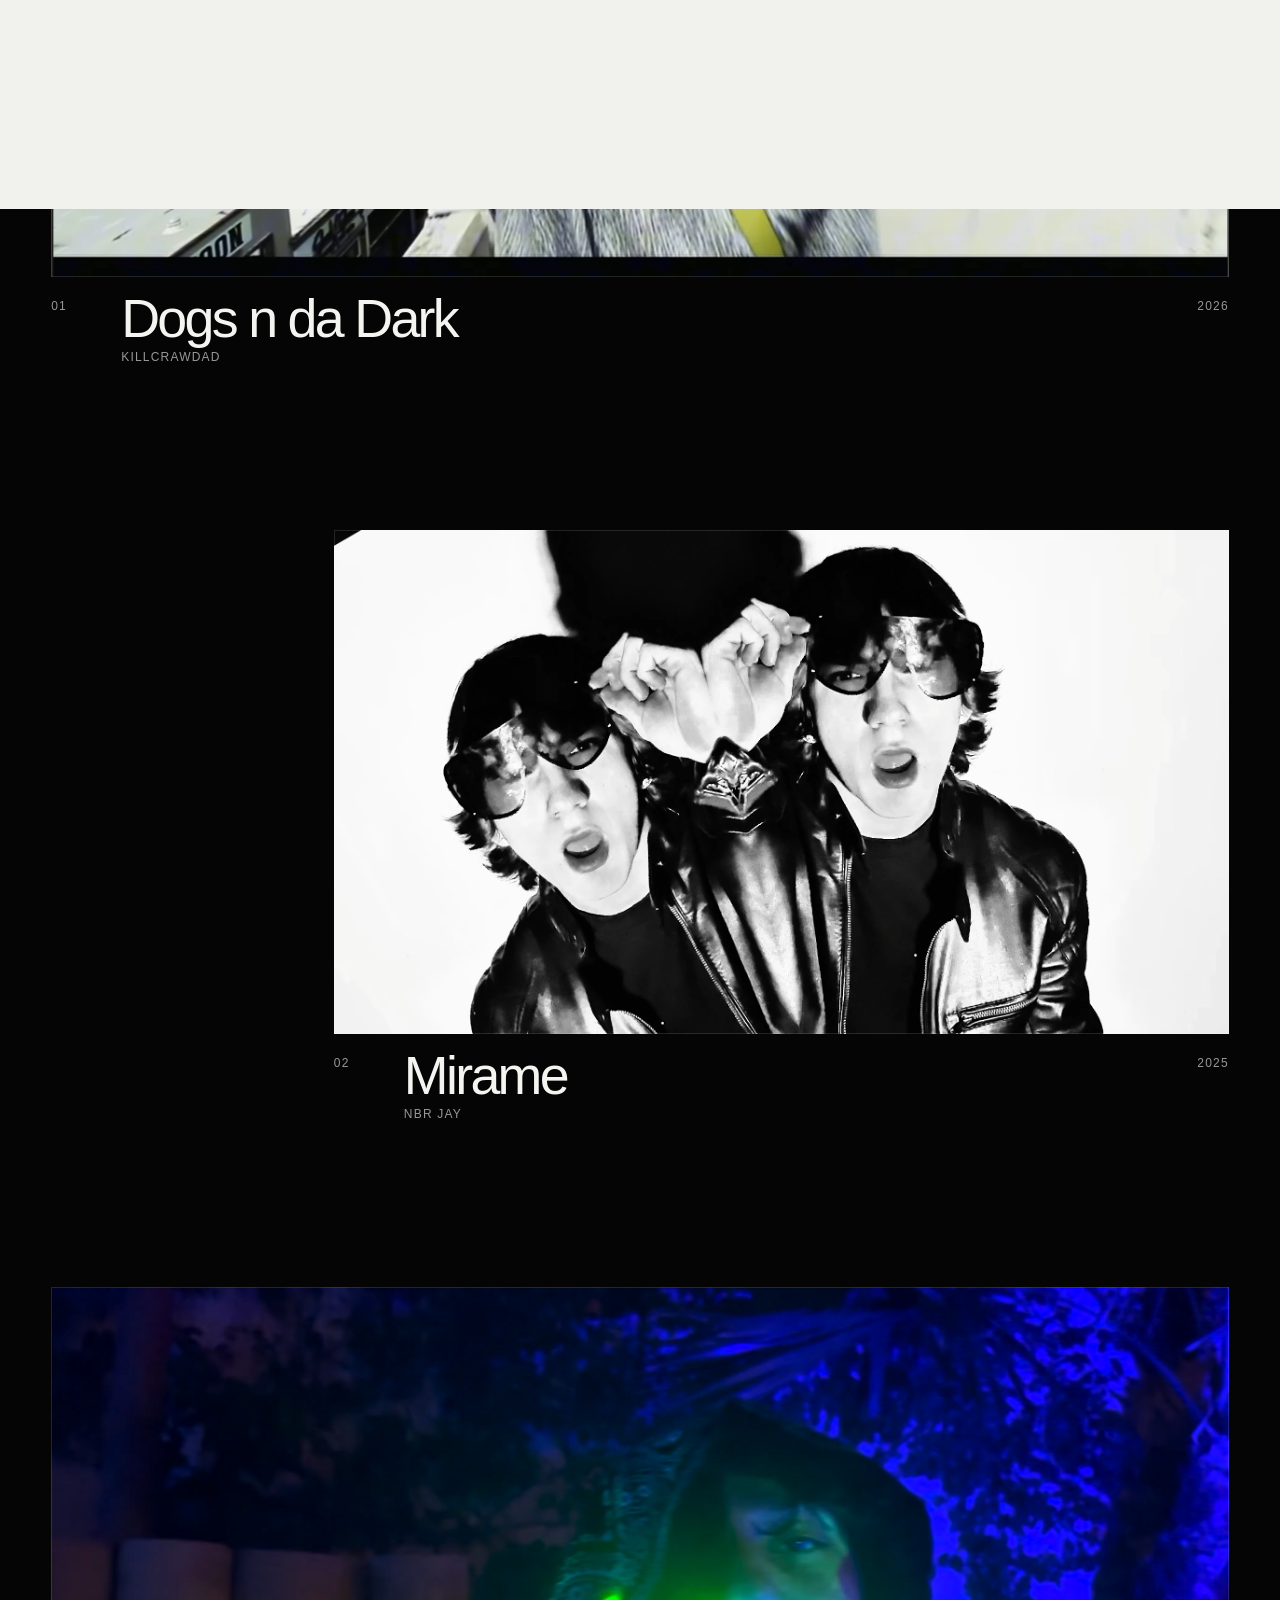
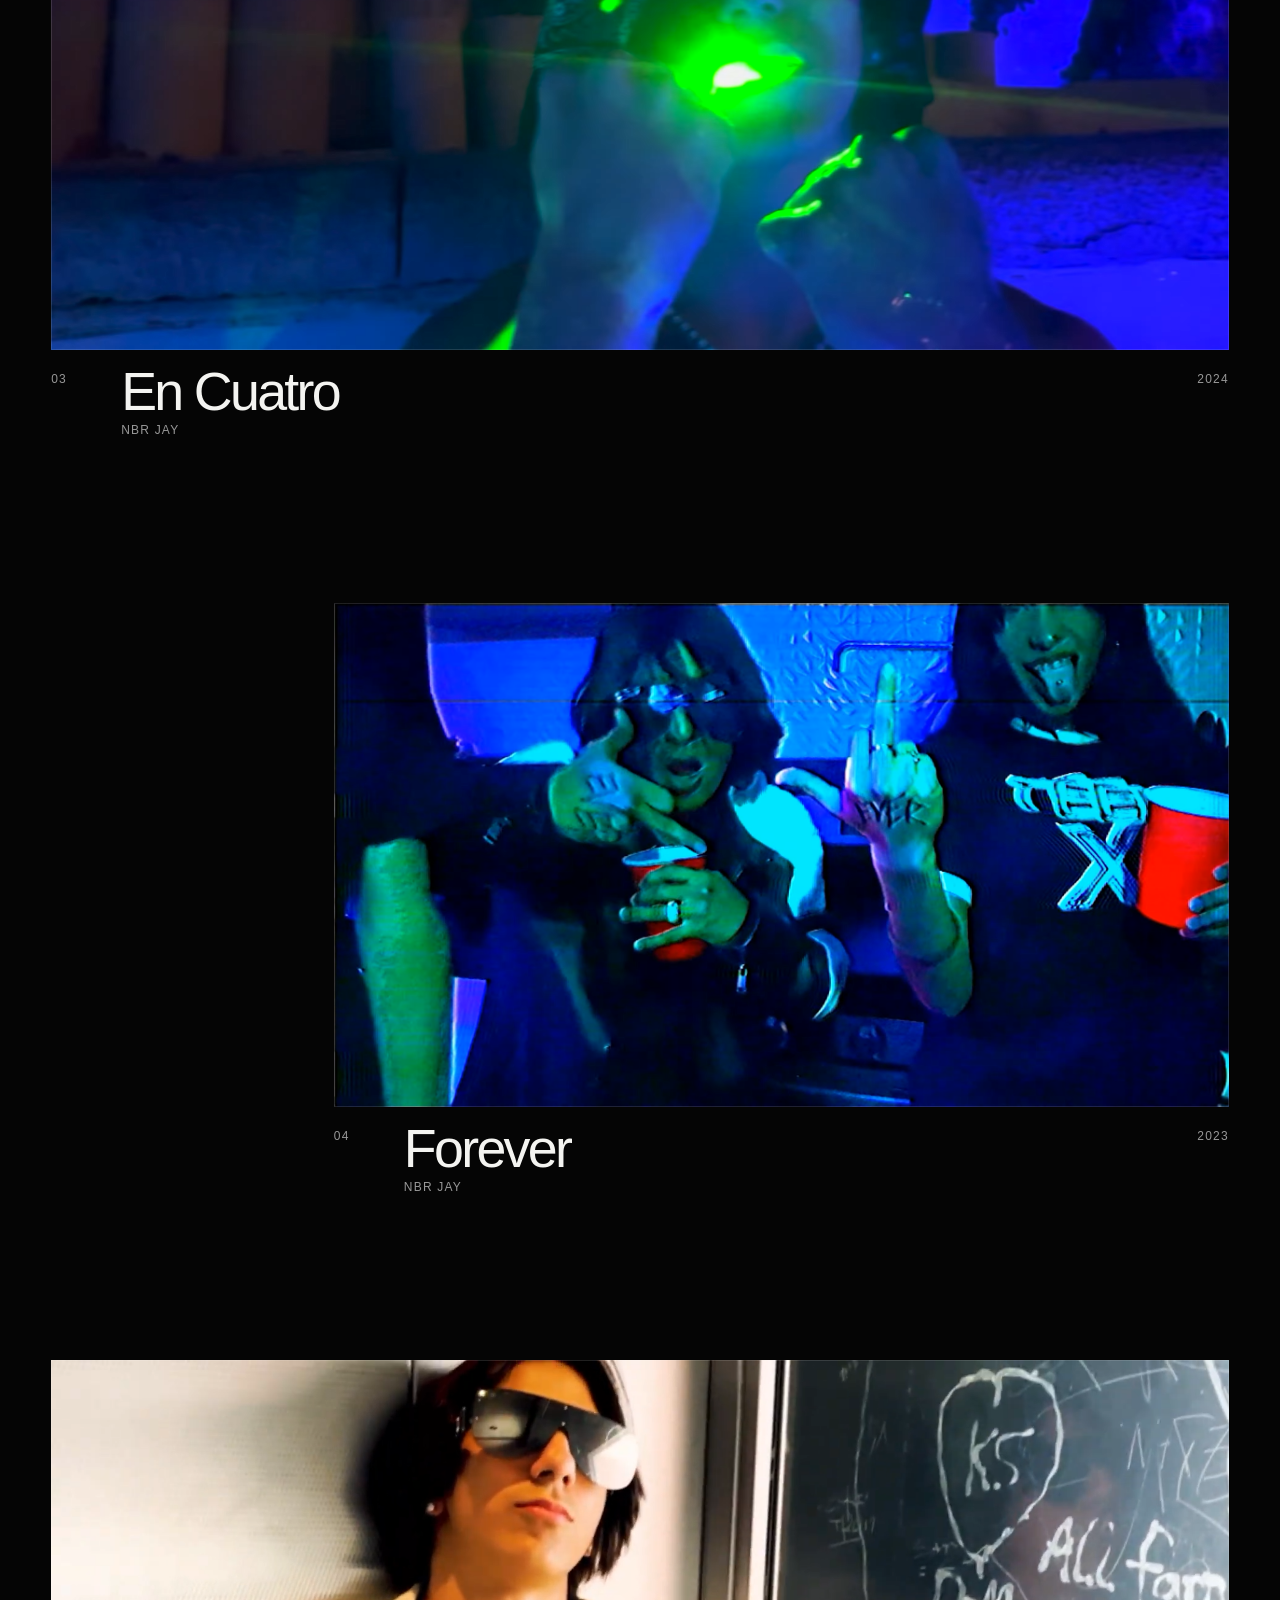
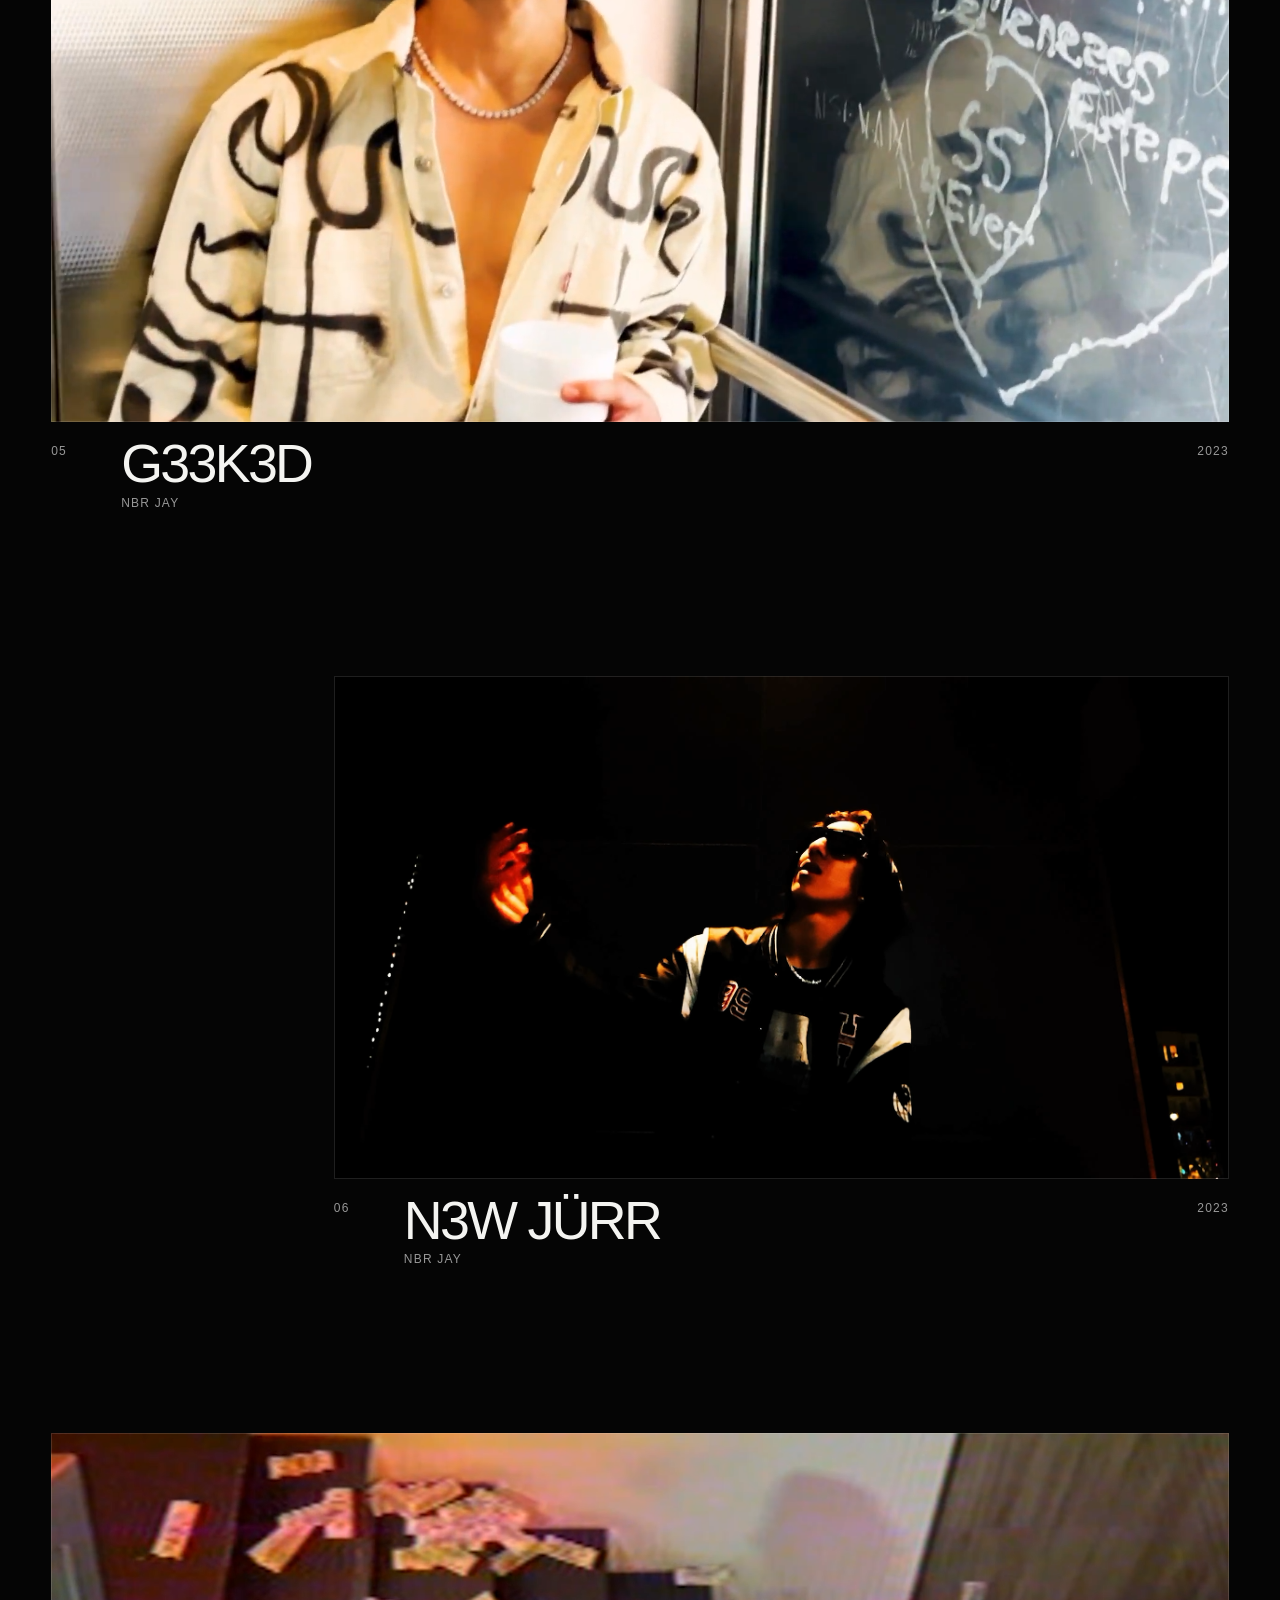
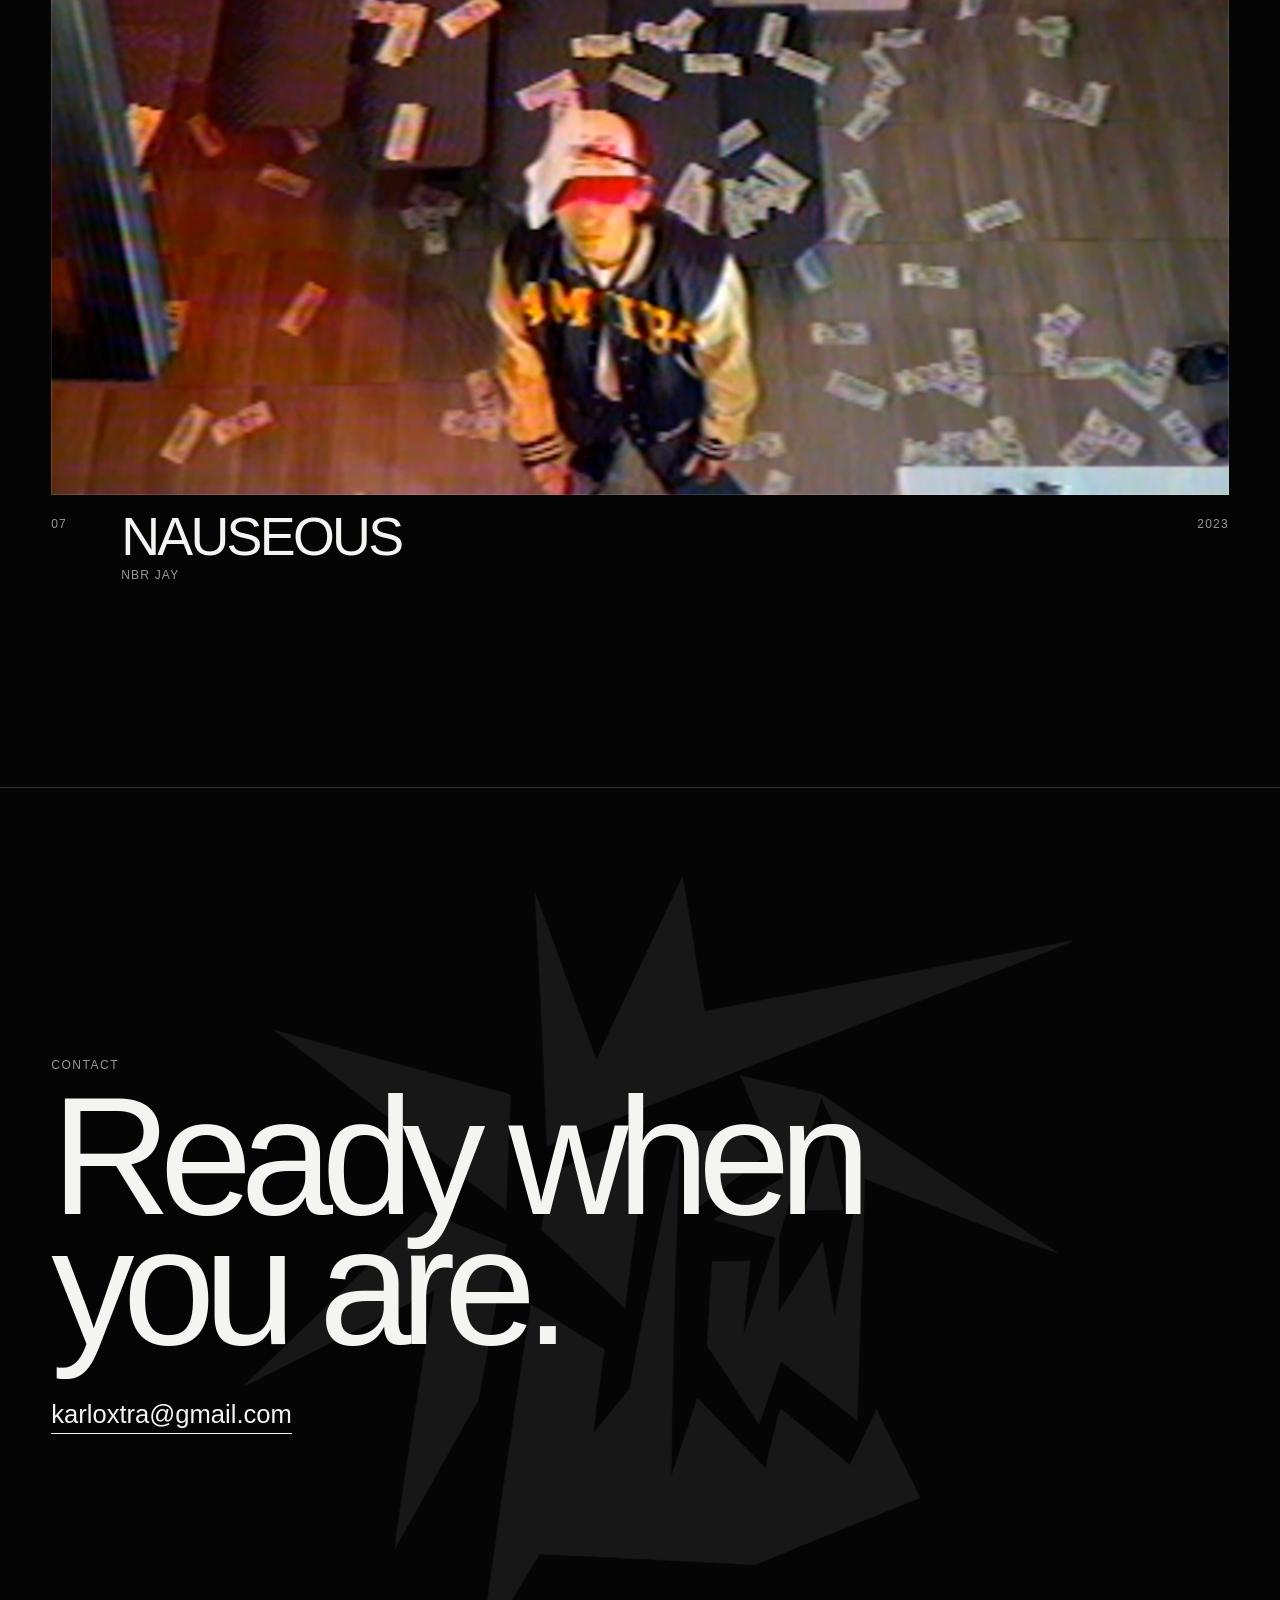
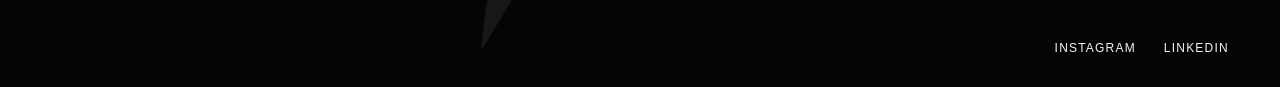
==== commit b0b3a145: "Added project images" ====
--- a/index.html
+++ b/index.html
@@ -1,203 +1,68 @@
-<!DOCTYPE html>
+<!doctype html>
 <html lang="en">
 <head>
-<meta charset="UTF-8">
-<meta name="viewport" content="width=device-width, initial-scale=1.0">
-<title>Karlo Diaz — Portfolio</title>
-<meta name="description" content="Selected work by Karlo Diaz.">
-
-<!-- Typeface: General Sans (Fontshare) — clean, modern grotesk -->
-<link rel="preconnect" href="https://api.fontshare.com">
-<link rel="stylesheet" href="https://api.fontshare.com/v2/css?f[]=general-sans@400,500,600,700&display=swap">
-
-<link rel="stylesheet" href="styles.css">
+  <meta charset="UTF-8">
+  <meta name="viewport" content="width=device-width, initial-scale=1.0">
+  <meta name="description" content="Karlo Diaz — director, editor and 3D artist.">
+  <title>Karlo Diaz — Director & Editor</title>
+  <link rel="preconnect" href="https://api.fontshare.com">
+  <link rel="stylesheet" href="https://api.fontshare.com/v2/css?f[]=general-sans@400,500,600&display=swap">
+  <link rel="stylesheet" href="styles.css">
 </head>
 <body>
-<div id="intro">
+  <div id="intro" class="intro" aria-hidden="true">
+    <video id="intro-video" muted playsinline preload="auto"></video>
+  </div>
 
-  <video
-    id="intro-video"
-    autoplay
-    muted
-    playsinline
->
-    <source
-        src="LOGOINTROPHONE.mp4"
-        media="(max-width: 768px)"
-        type="video/mp4">
+  <div class="page-transition" aria-hidden="true">
+    <p class="page-transition-title"></p>
+  </div>
 
-    <source
-        src="LOGOINTROMP4.mp4"
-        media="(min-width: 769px)"
-        type="video/mp4">
+  <header class="site-header">
+    <a class="identity" href="#about" aria-label="Karlo Diaz, home">
+      <span>Karlo Diaz</span>
+      <img src="xtralogo.png" alt="XTRA logo">
+    </a>
+    <nav aria-label="Primary navigation">
+      <a href="#about" class="nav-link">About</a>
+      <a href="#works" class="nav-link">Works</a>
+      <a href="#contact" class="nav-link">Contact</a>
+    </nav>
+  </header>
 
-</video>
-</div>
-<!-- Custom cursor (desktop only, see script.js) -->
-<div class="cursor" id="cursor">
-  <span class="cursor-label">View</span>
-</div>
+  <main>
+    <section id="about" class="hero section">
+      <div class="hero-kicker reveal">Director · Editor · 3D Artist</div>
+      <h1 class="hero-name reveal">Karlo<br>Diaz</h1>
+      <div class="hero-bottom reveal">
+        <p>Studying Digital and Media Arts with a minor in Video & Film Production at CSUSM.</p>
+        <a href="#works" class="text-link">View selected work <span>↓</span></a>
+      </div>
+    </section>
 
-<!-- ============ HEADER ============ -->
-<header class="site-header">
-  <nav class="nav-left" aria-label="Primary">
-    <button class="nav-link is-active" data-view="home" type="button">Work</button>
-    <button class="nav-link" data-view="contact" type="button">Contact</button>
-  </nav>
+    <section id="works" class="works section">
+      <div class="section-heading reveal">
+        <p>Selected work</p>
+        <p>2023—2026</p>
+      </div>
+      <div id="project-list" class="project-list"></div>
+    </section>
 
-  <a class="brand" href="#" data-view="home" aria-label="Karlo Diaz — home">
-    <!-- Simple original wordmark logo. Replace the <svg> below with your own mark if you like. -->
-<span class="logo">
-  <img src="xtralogo.png" alt="XTRA Logo">
-</span>
-    <span class="byline">By Karlo&nbsp;Diaz</span>
-  </a>
-</header>
+    <section id="contact" class="contact section">
+      <img class="contact-logo" src="xtralogo.png" alt="" aria-hidden="true">
+      <div class="contact-inner reveal">
+        <p class="contact-label">Contact</p>
+        <h2>Ready when<br>you are.</h2>
+        <a class="contact-email" href="mailto:karloxtra@gmail.com">karloxtra@gmail.com</a>
+      </div>
+      <div class="contact-links reveal">
+        <a href="https://www.instagram.com/xtrazaid/" target="_blank" rel="noopener">Instagram</a>
+        <a href="https://www.linkedin.com/in/karlo-diaz-78ba50371/" target="_blank" rel="noopener">LinkedIn</a>
+      </div>
+    </section>
+  </main>
 
-<!-- ============ HOME / GALLERY ============ -->
-<main id="home-view" class="view is-active">
-  <section class="gallery" id="gallery" aria-label="Selected work">
-    <!-- Each .project-item is a placeholder. Replace the .placeholder-img div
-         with a real <img src="images/your-image.jpg" alt="..."> when ready. -->
-
-    <article class="project-item span-a" data-project="dogs-n-da-dark" tabindex="0">
- <div class="project-media">
-  <img src="https://img.youtube.com/vi/DJWonNOyXIo/maxresdefault.jpg"
-       alt="Dogs n da dark - Killcrawdad">
-  <div class="project-caption">
-    <span class="project-title">Dogs n da dark - Killcrawdad</span>
-    <span class="project-meta">Music Video · 2026</span>
-  </div>
-</article>
-
-<article class="project-item span-b" data-project="mirame" tabindex="0">
-<div class="project-media">
-  <img src="https://img.youtube.com/vi/4OJuUxjGiz8/maxresdefault.jpg"
-       alt="NBR Jay - Mirame">
-  <div class="project-caption">
-    <span class="project-title">NBR Jay - Mirame</span>
-    <span class="project-meta">Music Video · 2025</span>
-  </div>
-</article>
-
-<article class="project-item span-c" data-project="en-cuatro" tabindex="0">
-<div class="project-media">
-  <img src="https://img.youtube.com/vi/d_1qusjhRV4/maxresdefault.jpg"
-       alt="NBR Jay - En Cuatro">
-</div>
-  <div class="project-caption">
-    <span class="project-title">NBR Jay - En Cuatro</span>
-    <span class="project-meta">Music Video · 2024</span>
-  </div>
-</article>
-
-<article class="project-item span-d" data-project="forever" tabindex="0">
-<div class="project-media">
-  <img src="https://img.youtube.com/vi/9PEszrjHp9M/maxresdefault.jpg"
-       alt="NBR Jay - Forever">
-  <div class="project-caption">
-    <span class="project-title">NBR Jay - Forever</span>
-    <span class="project-meta">Music Video · 2023</span>
-  </div>
-</article>
-
-<article class="project-item span-e" data-project="g33k3d" tabindex="0">
-<div class="project-media">
-  <img src="https://img.youtube.com/vi/-p-pYviFdD0/hqdefault.jpg"
-       alt="NBR Jay - G33K3D">
-  <div class="project-caption">
-    <span class="project-title">NBR Jay - G33K3D</span>
-    <span class="project-meta">Music Video · 2023</span>
-  </div>
-</article>
-
-<article class="project-item span-f" data-project="n3w-jurr" tabindex="0">
-<div class="project-media">
-  <img src="https://img.youtube.com/vi/s_fuOBWAAmQ/hqdefault.jpg"
-       alt="NBR Jay - N3W JÜRR">
-</div>
-  <div class="project-caption">
-    <span class="project-title">NBR Jay - N3W JÜRR</span>
-    <span class="project-meta">Music Video · 2023</span>
-  </div>
-</article>
-
-<article class="project-item span-g" data-project="nauseous" tabindex="0">
-<div class="project-media">
-  <img src="https://img.youtube.com/vi/7FOKe1UMYBk/maxresdefault.jpg"
-       alt="NBR Jay - NAUSEOUS">
-</div>
-  <div class="project-caption">
-    <span class="project-title">NBR Jay - NAUSEOUS</span>
-    <span class="project-meta">Music Video · 2023</span>
-  </div>
-</article>
-
-  </section>
-
-  <footer class="site-footer">
-    <span>© <span id="year"></span> Karlo Diaz</span>
-    <span>All work shown by permission</span>
-  </footer>
-</main>
-
-<!-- ============ CONTACT ============ -->
-<section id="contact-view" class="view">
-  <div class="contact-scene">
-
-    <img
-      class="contact-logo"
-      src="xtralogo.png"
-      alt=""
-      aria-hidden="true"
-    >
-
-    <div class="contact-content">
-      <h1 class="contact-title">
-        <span>Ready when</span>
-        <span>you are.</span>
-      </h1>
-
-      <a
-        class="contact-email"
-        href="mailto:karloxtra@gmail.com"
-      >
-        karloxtra@gmail.com
-      </a>
-    </div>
-
-    <div class="contact-socials">
-      <a
-        href="https://www.instagram.com/xtrazaid/"
-        target="_blank"
-        rel="noopener"
-      >
-        Instagram
-      </a>
-
-      <a
-        href="https://www.linkedin.com/in/karlo-diaz-78ba50371/"
-        target="_blank"
-        rel="noopener"
-      >
-        LinkedIn
-      </a>
-    </div>
-
-  </div>
-</section>
-
-<!-- ============ PROJECT MODAL ============ -->
-<div class="modal" id="project-modal" aria-hidden="true" role="dialog" aria-modal="true">
-  <div class="modal-scrim" id="modal-scrim"></div>
-  <div class="modal-panel">
-    <button class="modal-close" id="modal-close" type="button" aria-label="Close project">
-      <svg width="16" height="16" viewBox="0 0 16 16" fill="none"><path d="M1 1L15 15M15 1L1 15" stroke="currentColor" stroke-width="1.3"/></svg>
-    </button>
-    <div class="modal-content" id="modal-content"><!-- injected by script.js --></div>
-  </div>
-</div>
-
-<script src="script.js"></script>
+  <script src="projects.js"></script>
+  <script src="script.js"></script>
 </body>
 </html>
--- a/styles.css
+++ b/styles.css
@@ -1,653 +1,136 @@
-/* ==========================================================================
-   Karlo Diaz — Portfolio
-   Minimal editorial design system
-   ========================================================================== */
-
-:root{
-  --black:#f5f5f5;
-  --grey-700:#cfcfcf;
-  --grey-400:#9a9a9a;
-  --grey-200:#2a2a2a;
-  --white:#111111;
-
-  --gutter: clamp(2px, 0.4vw, 6px);
-  --edge: clamp(20px, 4vw, 56px);
-
-  --font-ui: 'General Sans', -apple-system, BlinkMacSystemFont, 'Segoe UI', sans-serif;
-
-  --ease: cubic-bezier(.22,.61,.36,1);
-  --dur-fast: .35s;
-  --dur-med: .6s;
-  --dur-slow: .9s;
+:root {
+  --bg: #050505;
+  --text: #f4f4f1;
+  --muted: #989898;
+  --line: rgba(255,255,255,.18);
+  --edge: clamp(20px, 4vw, 64px);
+  --ease: cubic-bezier(.22,.75,.18,1);
 }
 
-*,*::before,*::after{ box-sizing:border-box; }
+* { box-sizing: border-box; }
+html { scroll-behavior: smooth; background: var(--bg); }
+body { margin: 0; background: var(--bg); color: var(--text); font-family: "General Sans", Arial, sans-serif; overflow-x: hidden; }
+a { color: inherit; text-decoration: none; }
+img { display: block; width: 100%; }
+::selection { background: var(--text); color: var(--bg); }
+.section { padding-inline: var(--edge); }
 
-html{
-  scroll-behavior:smooth;
-  -webkit-font-smoothing:antialiased;
-  -moz-osx-font-smoothing:grayscale;
+.intro { position: fixed; inset: 0; z-index: 10000; display: grid; place-items: center; background: #000; transition: opacity .9s ease, visibility .9s ease; }
+.intro.is-hidden { opacity: 0; visibility: hidden; pointer-events: none; }
+.intro video { width: 100%; height: 100%; object-fit: cover; }
+@media (max-width: 768px) { .intro video { object-fit: contain; } }
+
+.site-header { position: fixed; z-index: 500; top: 0; left: 0; right: 0; display: flex; align-items: center; justify-content: space-between; padding: 20px var(--edge); mix-blend-mode: difference; color: #fff; }
+.identity { display: flex; align-items: center; gap: 12px; font-size: 15px; font-weight: 500; }
+.identity img { width: 34px; height: 34px; object-fit: contain; }
+.site-header nav { display: flex; gap: clamp(16px, 2.5vw, 38px); }
+.nav-link { position: relative; font-size: 12px; text-transform: uppercase; letter-spacing: .12em; }
+.nav-link::after { content: ""; position: absolute; left: 0; bottom: -5px; width: 100%; height: 1px; background: currentColor; transform: scaleX(0); transform-origin: right; transition: transform .35s var(--ease); }
+.nav-link:hover::after { transform: scaleX(1); transform-origin: left; }
+
+.hero { min-height: 100svh; display: flex; flex-direction: column; justify-content: flex-end; padding-top: 120px; padding-bottom: clamp(30px, 5vw, 70px); }
+.hero-kicker { margin-bottom: clamp(22px, 4vw, 54px); font-size: 12px; letter-spacing: .16em; text-transform: uppercase; color: var(--muted); }
+.hero-name { margin: 0; font-size: clamp(88px, 18vw, 270px); line-height: .72; letter-spacing: -.075em; font-weight: 500; }
+.hero-bottom { display: grid; grid-template-columns: 1fr 1fr; gap: 40px; margin-top: clamp(48px, 8vw, 110px); align-items: end; }
+.hero-bottom p { margin: 0; max-width: 560px; font-size: clamp(18px, 2.2vw, 32px); line-height: 1.2; letter-spacing: -.025em; }
+.text-link { justify-self: end; font-size: 13px; text-transform: uppercase; letter-spacing: .1em; }
+.text-link span { display: inline-block; margin-left: 8px; transition: transform .3s var(--ease); }
+.text-link:hover span { transform: translateY(5px); }
+
+.works { padding-top: clamp(100px, 14vw, 210px); padding-bottom: clamp(120px, 16vw, 230px); }
+.section-heading { display: flex; justify-content: space-between; padding-bottom: 18px; border-bottom: 1px solid var(--line); color: var(--muted); font-size: 12px; text-transform: uppercase; letter-spacing: .12em; }
+.section-heading p { margin: 0; }
+.project-list { display: grid; gap: clamp(80px, 13vw, 190px); padding-top: clamp(50px, 8vw, 110px); }
+.project-card { display: block; }
+.project-card:nth-child(even) { width: 76%; margin-left: auto; }
+.project-card-media { margin: 0; position: relative; overflow: hidden; aspect-ratio: 16/9; background: #111; }
+.project-card-media::after { content: ""; position: absolute; inset: 0; border: 1px solid rgba(255,255,255,.12); pointer-events: none; }
+.project-card-media img { height: 100%; object-fit: cover; transition: transform 1.25s var(--ease), filter .6s ease; }
+.project-card:hover img { transform: scale(1.035); }
+.project-card-info { display: grid; grid-template-columns: 58px 1fr auto; gap: 12px; align-items: start; padding-top: 16px; }
+.project-card-info h2 { margin: 0; font-size: clamp(28px, 4.2vw, 68px); line-height: .95; letter-spacing: -.05em; font-weight: 500; }
+.project-card-info p, .project-number, .project-year { margin: 6px 0 0; color: var(--muted); font-size: 12px; text-transform: uppercase; letter-spacing: .1em; }
+
+.contact { position: relative; min-height: 100svh; display: flex; flex-direction: column; justify-content: center; overflow: hidden; border-top: 1px solid var(--line); }
+.contact-logo { position: absolute; width: min(74vw, 900px); left: 50%; top: 50%; transform: translate(-50%, -50%); opacity: .075; pointer-events: none; }
+.contact-inner, .contact-links { position: relative; z-index: 1; }
+.contact-label { color: var(--muted); text-transform: uppercase; letter-spacing: .13em; font-size: 12px; }
+.contact h2 { margin: 20px 0 48px; font-size: clamp(70px, 13vw, 190px); font-weight: 500; line-height: .78; letter-spacing: -.07em; }
+.contact-email { font-size: clamp(18px, 2vw, 28px); border-bottom: 1px solid currentColor; padding-bottom: 5px; }
+.contact-links { position: absolute; left: var(--edge); right: var(--edge); bottom: 32px; display: flex; justify-content: flex-end; gap: 28px; font-size: 12px; text-transform: uppercase; letter-spacing: .1em; }
+.contact-links a:hover { opacity: .55; }
+
+.reveal { opacity: 0; transform: translateY(34px); transition: opacity .9s var(--ease), transform .9s var(--ease); }
+.reveal.is-visible { opacity: 1; transform: none; }
+
+.page-transition { position: fixed; inset: 0; z-index: 9999; display: grid; place-items: center; background: #f1f1ed; color: #050505; transform: translateY(101%); transition: transform .72s var(--ease); pointer-events: none; }
+.page-transition.is-covering { transform: translateY(0); }
+.page-transition-title { margin: 0; font-size: clamp(48px, 11vw, 170px); line-height: .85; text-align: center; letter-spacing: -.06em; font-weight: 500; text-transform: uppercase; }
+
+.project-page { background: #050505; }
+.project-detail { transition: transform .7s var(--ease), opacity .6s ease; }
+body.leaving-next .project-detail { transform: translateX(-7vw) scale(.985); opacity: .25; }
+body.leaving-previous .project-detail { transform: translateX(7vw) scale(.985); opacity: .25; }
+.project-hero { position: relative; height: 100svh; overflow: hidden; }
+.project-hero > img { height: 100%; object-fit: cover; animation: hero-enter 1.3s var(--ease) both; }
+@keyframes hero-enter { from { transform: scale(1.08); filter: brightness(.35); } to { transform: scale(1); filter: brightness(1); } }
+.project-hero-shade { position: absolute; inset: 0; background: linear-gradient(to top, rgba(0,0,0,.72), transparent 60%); }
+.project-hero-copy { position: absolute; left: var(--edge); right: var(--edge); bottom: clamp(34px, 6vw, 86px); }
+.project-hero-copy p { margin: 0 0 18px; font-size: 12px; text-transform: uppercase; letter-spacing: .13em; }
+.project-hero-copy h1 { margin: 0; font-size: clamp(74px, 15vw, 225px); line-height: .75; letter-spacing: -.075em; font-weight: 500; }
+.project-info { display: grid; grid-template-columns: 1.1fr 1fr; gap: clamp(40px, 9vw, 150px); padding-top: clamp(100px, 14vw, 200px); padding-bottom: clamp(100px, 14vw, 200px); }
+.eyebrow, .spec-group > p { margin: 0 0 16px; color: var(--muted); text-transform: uppercase; font-size: 11px; letter-spacing: .12em; }
+.project-intro h2 { margin: 0; font-size: clamp(52px, 7vw, 110px); line-height: .9; letter-spacing: -.055em; font-weight: 500; }
+.project-specs { display: grid; gap: 34px; align-content: start; }
+.spec-group { padding-bottom: 30px; border-bottom: 1px solid var(--line); }
+.spec-group div { display: flex; flex-wrap: wrap; gap: 8px; }
+.spec-group span { border: 1px solid var(--line); border-radius: 999px; padding: 9px 13px; font-size: 13px; }
+.watch-link { display: inline-flex; align-items: center; gap: 12px; width: fit-content; margin-top: 8px; font-size: 13px; text-transform: uppercase; letter-spacing: .1em; }
+.watch-link svg { width: 28px; fill: currentColor; transition: transform .3s var(--ease); }
+.watch-link:hover svg { transform: scale(1.12); }
+.project-gallery { display: grid; gap: clamp(32px, 8vw, 120px); padding-bottom: clamp(110px, 16vw, 240px); }
+.gallery-image { margin: 0; overflow: hidden; }
+.gallery-image img { transition: transform 1.2s var(--ease); }
+.gallery-image:hover img { transform: scale(1.02); }
+.gallery-image-2 { width: 72%; margin-left: auto; }
+.gallery-image-3 { width: 84%; }
+.project-navigation { display: grid; grid-template-columns: 1fr 1fr; border-top: 1px solid var(--line); min-height: 52vh; }
+.project-nav-link { position: relative; display: flex; flex-direction: column; justify-content: flex-end; padding: clamp(32px, 5vw, 72px); overflow: hidden; }
+.project-nav-link + .project-nav-link, .project-nav-spacer + .project-nav-link { border-left: 1px solid var(--line); }
+.project-nav-link img { position: absolute; inset: 0; height: 100%; object-fit: cover; opacity: 0; transform: scale(1.08); transition: opacity .55s ease, transform .9s var(--ease); }
+.project-nav-link::after { content: ""; position: absolute; inset: 0; background: rgba(0,0,0,.45); opacity: 0; transition: opacity .55s ease; }
+.project-nav-link:hover img { opacity: .55; transform: scale(1); }
+.project-nav-link:hover::after { opacity: 1; }
+.project-nav-direction, .project-nav-link strong { position: relative; z-index: 1; }
+.project-nav-direction { margin-bottom: 14px; color: var(--muted); font-size: 11px; text-transform: uppercase; letter-spacing: .13em; }
+.project-nav-link strong { font-size: clamp(42px, 6vw, 100px); line-height: .88; letter-spacing: -.055em; font-weight: 500; }
+.project-nav-link.next { text-align: right; align-items: flex-end; }
+
+@media (max-width: 760px) {
+  .site-header { padding-top: 16px; }
+  .identity span { display: none; }
+  .identity img { width: 31px; height: 31px; }
+  .site-header nav { gap: 18px; }
+  .nav-link { font-size: 10px; }
+  .hero { padding-top: 100px; }
+  .hero-name { font-size: clamp(82px, 26vw, 145px); }
+  .hero-bottom { grid-template-columns: 1fr; }
+  .text-link { justify-self: start; }
+  .project-card:nth-child(even) { width: 100%; }
+  .project-card-info { grid-template-columns: 34px 1fr auto; }
+  .project-card-info h2 { font-size: 34px; }
+  .contact h2 { font-size: clamp(66px, 22vw, 125px); }
+  .contact-links { justify-content: flex-start; }
+  .project-hero-copy h1 { font-size: clamp(68px, 22vw, 125px); }
+  .project-info { grid-template-columns: 1fr; }
+  .gallery-image-2, .gallery-image-3 { width: 100%; }
+  .project-navigation { grid-template-columns: 1fr; min-height: auto; }
+  .project-nav-link { min-height: 42vh; }
+  .project-nav-link + .project-nav-link, .project-nav-spacer + .project-nav-link { border-left: 0; border-top: 1px solid var(--line); }
+  .project-nav-link.next { text-align: left; align-items: flex-start; }
 }
 
-body{
-  margin:0;
-  background:var(--white);
-  color:var(--black);
-  font-family:var(--font-ui);
-  font-weight:400;
-  letter-spacing:-0.01em;
-  opacity:0;
+@media (prefers-reduced-motion: reduce) {
+  html { scroll-behavior: auto; }
+  *, *::before, *::after { animation-duration: .01ms !important; transition-duration: .01ms !important; }
 }
-body.is-ready{
-  opacity:1;
-  transition:opacity var(--dur-slow) var(--ease);
-}
-body.modal-open{ overflow:hidden; }
-
-a{ color:inherit; text-decoration:none; }
-button{ font:inherit; color:inherit; background:none; border:0; cursor:pointer; padding:0; }
-
-::selection{ background:var(--black); color:var(--white); }
-
-@media (prefers-reduced-motion: reduce){
-  html{ scroll-behavior:auto; }
-  *,*::before,*::after{ animation-duration:.01ms !important; transition-duration:.01ms !important; }
-}
-
-/* ============ Custom cursor ============ */
-.cursor{
-  position:fixed;
-  top:0; left:0;
-  width:64px; height:64px;
-  margin-left:-32px; margin-top:-32px;
-  border-radius:50%;
-  background:var(--black);
-  color:var(--white);
-  display:flex; align-items:center; justify-content:center;
-  font-size:11px;
-  letter-spacing:0.08em;
-  text-transform:uppercase;
-  pointer-events:none;
-  z-index:500;
-  opacity:0;
-  transform:scale(.3);
-  mix-blend-mode:difference;
-  transition:opacity var(--dur-fast) var(--ease), transform var(--dur-fast) var(--ease);
-}
-.cursor.is-active{ opacity:1; transform:scale(1); }
-.cursor-label{ opacity:0; transform:translateY(2px); transition:opacity .2s ease, transform .2s ease; }
-.cursor.is-active .cursor-label{ opacity:1; transform:translateY(0); }
-
-@media (hover:none), (pointer:coarse){
-  .cursor{ display:none; }
-}
-
-/* ============ Header ============ */
-.site-header{
-  position:fixed;
-  top:0; left:0; right:0;
-  z-index:200;
-  display:flex;
-  align-items:center;
-  justify-content:space-between;
-  padding: clamp(18px,2.6vw,28px) var(--edge);
-  background:linear-gradient(var(--white) 55%, transparent);
-}
-
-.nav-left{
-  display:flex;
-  gap: clamp(18px,2vw,28px);
-}
-
-.nav-link{
-  font-size:12px;
-  letter-spacing:0.12em;
-  text-transform:uppercase;
-  color:var(--grey-700);
-  position:relative;
-  padding-bottom:3px;
-}
-.nav-link::after{
-  content:"";
-  position:absolute;
-  left:0; right:100%;
-  bottom:0;
-  height:1px;
-  background:var(--black);
-  transition:right var(--dur-fast) var(--ease);
-}
-.nav-link:hover,
-.nav-link.is-active{ color:var(--black); }
-.nav-link:hover::after,
-.nav-link.is-active::after{ right:0; }
-
-.brand{
-  display:flex;
-  align-items:center;
-  gap:10px;
-}
-.logo{
-  display:flex;
-  color:var(--black);
-  transition:transform var(--dur-fast) var(--ease);
-}
-
-.logo img{
-  width:48px;
-  height:48px;
-  object-fit:contain;
-  display:block;
-}
-
-.brand:hover .logo{
-  opacity:.8;
-}
-
-.byline{
-  font-size:11px;
-  letter-spacing:0.14em;
-  text-transform:uppercase;
-  color:var(--grey-700);
-  white-space:nowrap;
-}
-/* ============ Views ============ */
-.view{
-  display:none;
-}
-.view.is-active{
-  display:block;
-  animation:view-in var(--dur-med) var(--ease);
-}
-@keyframes view-in{
-  from{ opacity:0; transform:translateY(10px); }
-  to{ opacity:1; transform:translateY(0); }
-}
-
-/* ============ Gallery ============ */
-.gallery{
-  padding: calc(var(--edge) * 2.2) var(--edge) var(--edge);
-  display:grid;
-  grid-template-columns:repeat(6, 1fr);
-  gap: clamp(20px, 3vw, 40px) var(--gutter);
-  align-items:start;
-}
-
-.project-item{
-  cursor:pointer;
-  outline:none;
-  opacity:0;
-  transform:translateY(28px);
-  transition:opacity .7s var(--ease), transform .7s var(--ease);
-}
-.project-item.is-revealed{
-  opacity:1;
-  transform:translateY(0);
-}
-
-.project-media{
-  position:relative;
-  overflow:hidden;
-  background:var(--grey-200);
-}
-.placeholder-img{
-  width:100%;
-  height:100%;
-  background:linear-gradient(150deg,
-    hsl(var(--h) 10% 90%),
-    hsl(var(--h2) 12% 80%));
-  transition:transform 1s var(--ease), filter var(--dur-fast) var(--ease);
-}
-.project-item:hover .placeholder-img,
-.project-item:focus-visible .placeholder-img{
-  transform:scale(1.045);
-}
-.project-media::after{
-  content:"";
-  position:absolute; inset:0;
-  background:var(--black);
-  opacity:0;
-  transition:opacity var(--dur-fast) var(--ease);
-}
-.project-item:hover .project-media::after,
-.project-item:focus-visible .project-media::after{ opacity:.04; }
-
-.project-caption{
-  display:flex;
-  justify-content:space-between;
-  align-items:baseline;
-  margin-top:14px;
-  padding-right:2px;
-}
-.project-title{
-  font-size:clamp(14px,1.1vw,16px);
-  font-weight:500;
-  letter-spacing:-0.01em;
-}
-.project-meta{
-  font-size:11px;
-  letter-spacing:0.06em;
-  text-transform:uppercase;
-  color:var(--grey-400);
-}
-
-/* Column spans — editorial rhythm (each row sums to 6) */
-.span-a{ grid-column:span 4; }
-.span-a .project-media{ aspect-ratio:4/3; }
-
-.span-b{ grid-column:span 2; }
-.span-b .project-media{ aspect-ratio:3/4; }
-
-.span-c{ grid-column:span 3; }
-.span-c .project-media{ aspect-ratio:1/1; }
-
-.span-d{ grid-column:span 3; }
-.span-d .project-media{ aspect-ratio:4/5; }
-
-.span-e{ grid-column:span 2; }
-.span-e .project-media{ aspect-ratio:1/1; }
-
-.span-f{ grid-column:span 4; }
-.span-f .project-media{ aspect-ratio:16/9; }
-
-.span-g{ grid-column:span 3; }
-.span-g .project-media{ aspect-ratio:3/4; }
-
-.span-h{ grid-column:span 3; }
-.span-h .project-media{ aspect-ratio:4/3; }
-
-/* ============ Footer ============ */
-.site-footer{
-  display:flex;
-  justify-content:space-between;
-  padding: var(--edge);
-  border-top:1px solid var(--grey-200);
-  margin:0 var(--edge);
-  font-size:11px;
-  letter-spacing:0.04em;
-  color:var(--grey-400);
-}
-
-/* ============ Contact view ============ */
-/* ============ Contact view ============ */
-#contact-view{
-  min-height:100vh;
-  background:#000;
-  overflow:hidden;
-}
-
-#contact-view.is-active{
-  display:block;
-}
-
-.contact-scene{
-  position:relative;
-  min-height:100vh;
-  display:flex;
-  align-items:center;
-  justify-content:center;
-  padding:120px var(--edge) 70px;
-  background:#000;
-  color:#fff;
-  isolation:isolate;
-}
-
-.contact-logo{
-  position:absolute;
-  top:50%;
-  left:50%;
-  width:min(78vw, 900px);
-  max-height:70vh;
-  object-fit:contain;
-
-  transform:translate(-50%,-50%) scale(.85);
-  opacity:0;
-
-  mix-blend-mode:screen;
-  pointer-events:none;
-  z-index:0;
-}
-
-.contact-content{
-  position:relative;
-  z-index:2;
-  text-align:center;
-  display:flex;
-  flex-direction:column;
-  align-items:center;
-}
-
-.contact-title{
-  margin:0;
-  font-size:clamp(54px,9vw,150px);
-  line-height:.82;
-  font-weight:500;
-  letter-spacing:-0.06em;
-  text-transform:none;
-}
-
-.contact-title span{
-  display:block;
-  opacity:0;
-  transform:translateY(48px);
-}
-
-.contact-email{
-  margin-top:54px;
-  font-size:clamp(16px,1.5vw,22px);
-  letter-spacing:.02em;
-  color:#fff;
-  border-bottom:1px solid rgba(255,255,255,.7);
-  padding-bottom:5px;
-  opacity:0;
-  transform:translateY(22px);
-  transition:opacity .3s ease;
-}
-
-.contact-email:hover{
-  opacity:.55 !important;
-}
-
-.contact-socials{
-  position:absolute;
-  left:var(--edge);
-  right:var(--edge);
-  bottom:34px;
-  display:flex;
-  justify-content:center;
-  gap:28px;
-  margin:0;
-  z-index:2;
-  opacity:0;
-  transform:translateY(16px);
-}
-
-.contact-socials a{
-  font-size:11px;
-  letter-spacing:.14em;
-  text-transform:uppercase;
-  color:rgba(255,255,255,.65);
-  transition:color .3s ease;
-}
-
-.contact-socials a:hover{
-  color:#fff;
-}
-
-/* Cinematic entrance */
-#contact-view.is-active .contact-logo{
-  animation:contact-logo-in 1.2s var(--ease) forwards;
-}
-
-#contact-view.is-active .contact-title span:first-child{
-  animation:contact-copy-in .9s var(--ease) .55s forwards;
-}
-
-#contact-view.is-active .contact-title span:last-child{
-  animation:contact-copy-in .9s var(--ease) .72s forwards;
-}
-
-#contact-view.is-active .contact-email{
-  animation:contact-email-in .8s var(--ease) 1.12s forwards;
-}
-
-#contact-view.is-active .contact-socials{
-  animation:contact-socials-in .8s var(--ease) 1.48s forwards;
-}
-
-@keyframes contact-logo-in{
-  from{
-    opacity:0;
-    transform:translate(-50%,-50%) scale(.85);
-    filter:blur(12px);
-  }
-
-  to{
-    opacity:.12;
-    transform:translate(-50%,-50%) scale(1);
-    filter:blur(0);
-  }
-}
-@keyframes contact-copy-in{
-  from{
-    opacity:0;
-    transform:translateY(48px);
-  }
-  to{
-    opacity:1;
-    transform:translateY(0);
-  }
-}
-
-@keyframes contact-email-in{
-  from{
-    opacity:0;
-    transform:translateY(22px);
-  }
-  to{
-    opacity:1;
-    transform:translateY(0);
-  }
-}
-
-@keyframes contact-socials-in{
-  from{
-    opacity:0;
-    transform:translateY(16px);
-  }
-  to{
-    opacity:1;
-    transform:translateY(0);
-  }
-}
-
-@media (max-width:640px){
-
-  .contact-scene{
-    padding:110px 20px 90px;
-  }
-
-  .contact-logo{
-    width:95vw;
-    max-height:50vh;
-    top:48%;
-  }
-
-  .contact-title{
-    font-size:clamp(54px,17vw,88px);
-  }
-
-  .contact-email{
-    margin-top:38px;
-    font-size:16px;
-  }
-
-  .contact-socials{
-    bottom:26px;
-    gap:20px;
-  }
-
-}
-
-@media (prefers-reduced-motion:reduce){
-  #contact-view.is-active .contact-logo,
-  #contact-view.is-active .contact-title span,
-  #contact-view.is-active .contact-email,
-  #contact-view.is-active .contact-socials{
-    animation:none;
-    opacity:1;
-    transform:none;
-  }
-
-  #contact-view.is-active .contact-logo{
-    opacity:.12;
-  }
-}
-/* ============ Project modal ============ */
-.modal{
-  position:fixed;
-  inset:0;
-  z-index:400;
-  visibility:hidden;
-  opacity:0;
-  transition:opacity var(--dur-med) var(--ease), visibility 0s var(--dur-med);
-}
-.modal.is-open{
-  visibility:visible;
-  opacity:1;
-  transition:opacity var(--dur-med) var(--ease);
-}
-.modal-scrim{
-  position:absolute;
-  inset:0;
-  background:rgba(255,255,255,.9);
-  backdrop-filter:blur(6px);
-}
-.modal-panel{
-  position:relative;
-  height:100%;
-  overflow-y:auto;
-  padding: clamp(80px,10vw,120px) var(--edge) 80px;
-  transform:translateY(24px);
-  transition:transform var(--dur-med) var(--ease);
-}
-.modal.is-open .modal-panel{ transform:translateY(0); }
-
-.modal-close{
-  position:fixed;
-  top:26px; right:var(--edge);
-  z-index:401;
-  width:40px;height:40px;
-  display:flex;align-items:center;justify-content:center;
-  border-radius:50%;
-  transition:background var(--dur-fast) var(--ease), transform var(--dur-fast) var(--ease);
-}
-.modal-close:hover{ background:var(--grey-200); transform:rotate(90deg); }
-
-.modal-content{
-  max-width:1040px;
-  margin:0 auto;
-}
-.modal-eyebrow{
-  font-size:11px;
-  letter-spacing:0.14em;
-  text-transform:uppercase;
-  color:var(--grey-400);
-  margin-bottom:16px;
-}
-.modal-title{
-  font-size:clamp(32px,5.4vw,58px);
-  font-weight:500;
-  letter-spacing:-0.02em;
-  line-height:1.02;
-  margin:0 0 40px;
-}
-.modal-meta-row{
-  display:grid;
-  grid-template-columns:repeat(3,1fr);
-  gap:24px;
-  border-top:1px solid var(--grey-200);
-  border-bottom:1px solid var(--grey-200);
-  padding:18px 0;
-  margin-bottom:48px;
-}
-.modal-meta-row div{ display:flex; flex-direction:column; gap:6px; }
-.modal-meta-row span:first-child{
-  font-size:10px; letter-spacing:0.1em; text-transform:uppercase; color:var(--grey-400);
-}
-.modal-meta-row span:last-child{ font-size:14px; }
-
-.modal-desc{
-  max-width:640px;
-  font-size:16px;
-  line-height:1.7;
-  color:var(--grey-700);
-  margin-bottom:56px;
-}
-.modal-media{
-  display:flex;
-  flex-direction:column;
-  gap:20px;
-}
-.modal-media .placeholder-img{
-  width:100%;
-  aspect-ratio:16/10;
-}
-
-/* ============ Responsive ============ */
-@media (max-width:980px){
-  .gallery{ grid-template-columns:repeat(4,1fr); }
-  .span-a,.span-f{ grid-column:span 4; }
-  .span-b,.span-e{ grid-column:span 2; }
-  .span-c,.span-d,.span-g,.span-h{ grid-column:span 2; }
-  .modal-meta-row{ grid-template-columns:repeat(3,1fr); }
-}
-
-@media (max-width:640px){
-  .site-header{ padding:16px var(--edge); }
-  .byline{ display:none; }
-  .gallery{
-    grid-template-columns:1fr;
-    padding-top: calc(var(--edge) * 3);
-    gap:44px;
-  }
-  .gallery > .project-item{ grid-column:span 1 !important; }
-  .span-a .project-media,
-  .span-b .project-media,
-  .span-c .project-media,
-  .span-d .project-media,
-  .span-e .project-media,
-  .span-f .project-media,
-  .span-g .project-media,
-  .span-h .project-media{ aspect-ratio:4/5; }
-  .site-footer{ flex-direction:column; gap:8px; margin:0 var(--edge); }
-  .modal-meta-row{ grid-template-columns:1fr 1fr; }
-}
-@media (max-width:640px){
-  .site-header{ padding:16px var(--edge); }
-  ...
-  .modal-meta-row{ grid-template-columns:1fr 1fr; }
-}
-
-/* ADD THIS BELOW */
-
-.project-media img {
-  width: 100%;
-  height: 100%;
-  display: block;
-  object-fit: cover;
-
-  filter: grayscale(100%) contrast(1.15) brightness(.8);
-
-  transition: transform 1s var(--ease), filter var(--dur-fast) var(--ease);
-}
-
-.project-item:hover .project-media img,
-.project-item:focus-visible .project-media img {
-  transform: scale(1.045);
-}
-/* ===== INTRO VIDEO ===== */
-
-#intro{
-    position:fixed;
-    inset:0;
-
-    background:#000;
-
-    display:flex;
-    justify-content:center;
-    align-items:center;
-
-    z-index:999999;
-
-    transition:opacity 1s ease;
-}
-
-#intro.hide{
-    opacity:0;
-    pointer-events:none;
-}
-
-#intro video{
-    width:100vw;
-    height:100vh;
-    object-fit:cover;
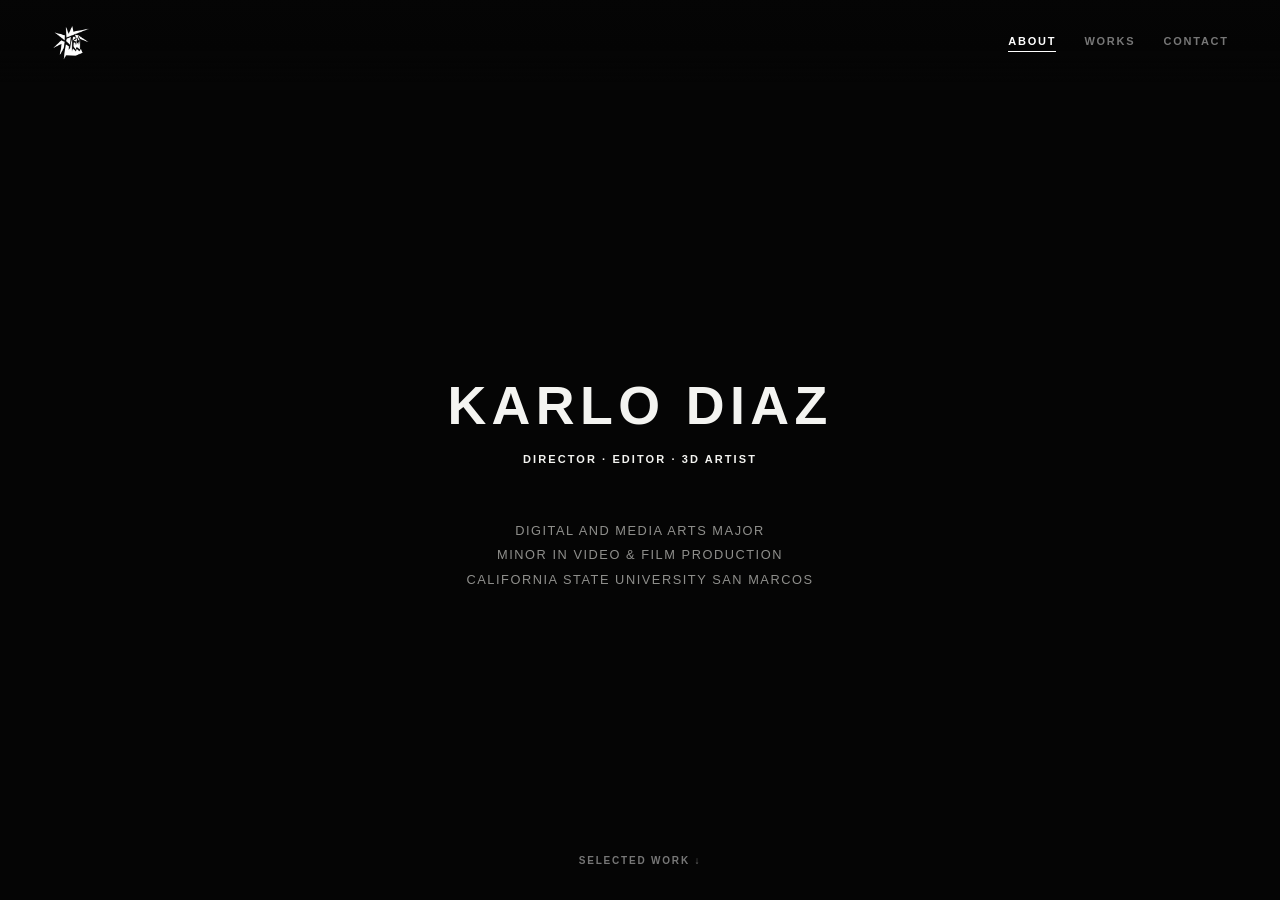
==== commit aa466c3b: "design changes" ====
--- a/index.html
+++ b/index.html
@@ -3,64 +3,59 @@
 <head>
   <meta charset="UTF-8">
   <meta name="viewport" content="width=device-width, initial-scale=1.0">
-  <meta name="description" content="Karlo Diaz — director, editor and 3D artist.">
-  <title>Karlo Diaz — Director & Editor</title>
-  <link rel="preconnect" href="https://api.fontshare.com">
-  <link rel="stylesheet" href="https://api.fontshare.com/v2/css?f[]=general-sans@400,500,600&display=swap">
+  <meta name="description" content="Karlo Diaz — director, editor, and 3D artist.">
+  <title>KARLO DIAZ</title>
   <link rel="stylesheet" href="styles.css">
 </head>
-<body>
+<body class="home-page">
   <div id="intro" class="intro" aria-hidden="true">
     <video id="intro-video" muted playsinline preload="auto"></video>
   </div>
 
-  <div class="page-transition" aria-hidden="true">
-    <p class="page-transition-title"></p>
-  </div>
-
   <header class="site-header">
-    <a class="identity" href="#about" aria-label="Karlo Diaz, home">
-      <span>Karlo Diaz</span>
-      <img src="xtralogo.png" alt="XTRA logo">
-    </a>
-    <nav aria-label="Primary navigation">
-      <a href="#about" class="nav-link">About</a>
-      <a href="#works" class="nav-link">Works</a>
-      <a href="#contact" class="nav-link">Contact</a>
+    <button class="brand-link" data-section="about" type="button" aria-label="Go to About">
+      <img src="xtralogo.png" alt="XTRA">
+    </button>
+    <nav class="main-nav" aria-label="Primary navigation">
+      <button class="nav-link is-active" data-section="about" type="button">ABOUT</button>
+      <button class="nav-link" data-section="works" type="button">WORKS</button>
+      <button class="nav-link" data-section="contact" type="button">CONTACT</button>
     </nav>
   </header>
 
   <main>
-    <section id="about" class="hero section">
-      <div class="hero-kicker reveal">Director · Editor · 3D Artist</div>
-      <h1 class="hero-name reveal">Karlo<br>Diaz</h1>
-      <div class="hero-bottom reveal">
-        <p>Studying Digital and Media Arts with a minor in Video & Film Production at CSUSM.</p>
-        <a href="#works" class="text-link">View selected work <span>↓</span></a>
+    <section id="about" class="page-section about-section is-active" aria-labelledby="about-name">
+      <div class="about-lockup">
+        <h1 id="about-name">KARLO DIAZ</h1>
+        <p>DIRECTOR · EDITOR · 3D ARTIST</p>
+        <p class="education">DIGITAL AND MEDIA ARTS MAJOR<br>MINOR IN VIDEO &amp; FILM PRODUCTION<br>CALIFORNIA STATE UNIVERSITY SAN MARCOS</p>
       </div>
+      <button class="scroll-cue" data-section="works" type="button">SELECTED WORK ↓</button>
     </section>
 
-    <section id="works" class="works section">
-      <div class="section-heading reveal">
-        <p>Selected work</p>
-        <p>2023—2026</p>
+    <section id="works" class="page-section works-section" aria-labelledby="works-title">
+      <div class="section-heading">
+        <h2 id="works-title">SELECTED WORK</h2>
+        <span>2023—2026</span>
       </div>
-      <div id="project-list" class="project-list"></div>
+      <div id="projects-grid" class="projects-grid"></div>
     </section>
 
-    <section id="contact" class="contact section">
-      <img class="contact-logo" src="xtralogo.png" alt="" aria-hidden="true">
-      <div class="contact-inner reveal">
-        <p class="contact-label">Contact</p>
-        <h2>Ready when<br>you are.</h2>
-        <a class="contact-email" href="mailto:karloxtra@gmail.com">karloxtra@gmail.com</a>
-      </div>
-      <div class="contact-links reveal">
-        <a href="https://www.instagram.com/xtrazaid/" target="_blank" rel="noopener">Instagram</a>
-        <a href="https://www.linkedin.com/in/karlo-diaz-78ba50371/" target="_blank" rel="noopener">LinkedIn</a>
+    <section id="contact" class="page-section contact-section" aria-labelledby="contact-title">
+      <img class="contact-mark" src="xtralogo.png" alt="" aria-hidden="true">
+      <div class="contact-inner">
+        <p class="contact-kicker">AVAILABLE FOR SELECT PROJECTS</p>
+        <h2 id="contact-title">READY WHEN<br>YOU ARE.</h2>
+        <a class="contact-email" href="mailto:karloxtra@gmail.com">KARLOXTRA@GMAIL.COM</a>
+        <div class="contact-links">
+          <a href="https://www.instagram.com/xtrazaid/" target="_blank" rel="noopener">INSTAGRAM</a>
+          <a href="https://www.linkedin.com/in/karlo-diaz-78ba50371/" target="_blank" rel="noopener">LINKEDIN</a>
+        </div>
       </div>
     </section>
   </main>
+
+  <div class="page-transition" aria-hidden="true"><span></span></div>
 
   <script src="projects.js"></script>
   <script src="script.js"></script>
--- a/styles.css
+++ b/styles.css
@@ -1,136 +1,75 @@
-:root {
-  --bg: #050505;
-  --text: #f4f4f1;
-  --muted: #989898;
-  --line: rgba(255,255,255,.18);
-  --edge: clamp(20px, 4vw, 64px);
-  --ease: cubic-bezier(.22,.75,.18,1);
+@font-face{
+  font-family:"Google Sans";
+  src:local("Google Sans"),local("GoogleSans"),url("GoogleSans-VariableFont_GRAD,opsz,wght.ttf") format("truetype");
+  font-style:normal;
+  font-weight:100 900;
+  font-display:swap;
 }
 
-* { box-sizing: border-box; }
-html { scroll-behavior: smooth; background: var(--bg); }
-body { margin: 0; background: var(--bg); color: var(--text); font-family: "General Sans", Arial, sans-serif; overflow-x: hidden; }
-a { color: inherit; text-decoration: none; }
-img { display: block; width: 100%; }
-::selection { background: var(--text); color: var(--bg); }
-.section { padding-inline: var(--edge); }
-
-.intro { position: fixed; inset: 0; z-index: 10000; display: grid; place-items: center; background: #000; transition: opacity .9s ease, visibility .9s ease; }
-.intro.is-hidden { opacity: 0; visibility: hidden; pointer-events: none; }
-.intro video { width: 100%; height: 100%; object-fit: cover; }
-@media (max-width: 768px) { .intro video { object-fit: contain; } }
-
-.site-header { position: fixed; z-index: 500; top: 0; left: 0; right: 0; display: flex; align-items: center; justify-content: space-between; padding: 20px var(--edge); mix-blend-mode: difference; color: #fff; }
-.identity { display: flex; align-items: center; gap: 12px; font-size: 15px; font-weight: 500; }
-.identity img { width: 34px; height: 34px; object-fit: contain; }
-.site-header nav { display: flex; gap: clamp(16px, 2.5vw, 38px); }
-.nav-link { position: relative; font-size: 12px; text-transform: uppercase; letter-spacing: .12em; }
-.nav-link::after { content: ""; position: absolute; left: 0; bottom: -5px; width: 100%; height: 1px; background: currentColor; transform: scaleX(0); transform-origin: right; transition: transform .35s var(--ease); }
-.nav-link:hover::after { transform: scaleX(1); transform-origin: left; }
-
-.hero { min-height: 100svh; display: flex; flex-direction: column; justify-content: flex-end; padding-top: 120px; padding-bottom: clamp(30px, 5vw, 70px); }
-.hero-kicker { margin-bottom: clamp(22px, 4vw, 54px); font-size: 12px; letter-spacing: .16em; text-transform: uppercase; color: var(--muted); }
-.hero-name { margin: 0; font-size: clamp(88px, 18vw, 270px); line-height: .72; letter-spacing: -.075em; font-weight: 500; }
-.hero-bottom { display: grid; grid-template-columns: 1fr 1fr; gap: 40px; margin-top: clamp(48px, 8vw, 110px); align-items: end; }
-.hero-bottom p { margin: 0; max-width: 560px; font-size: clamp(18px, 2.2vw, 32px); line-height: 1.2; letter-spacing: -.025em; }
-.text-link { justify-self: end; font-size: 13px; text-transform: uppercase; letter-spacing: .1em; }
-.text-link span { display: inline-block; margin-left: 8px; transition: transform .3s var(--ease); }
-.text-link:hover span { transform: translateY(5px); }
-
-.works { padding-top: clamp(100px, 14vw, 210px); padding-bottom: clamp(120px, 16vw, 230px); }
-.section-heading { display: flex; justify-content: space-between; padding-bottom: 18px; border-bottom: 1px solid var(--line); color: var(--muted); font-size: 12px; text-transform: uppercase; letter-spacing: .12em; }
-.section-heading p { margin: 0; }
-.project-list { display: grid; gap: clamp(80px, 13vw, 190px); padding-top: clamp(50px, 8vw, 110px); }
-.project-card { display: block; }
-.project-card:nth-child(even) { width: 76%; margin-left: auto; }
-.project-card-media { margin: 0; position: relative; overflow: hidden; aspect-ratio: 16/9; background: #111; }
-.project-card-media::after { content: ""; position: absolute; inset: 0; border: 1px solid rgba(255,255,255,.12); pointer-events: none; }
-.project-card-media img { height: 100%; object-fit: cover; transition: transform 1.25s var(--ease), filter .6s ease; }
-.project-card:hover img { transform: scale(1.035); }
-.project-card-info { display: grid; grid-template-columns: 58px 1fr auto; gap: 12px; align-items: start; padding-top: 16px; }
-.project-card-info h2 { margin: 0; font-size: clamp(28px, 4.2vw, 68px); line-height: .95; letter-spacing: -.05em; font-weight: 500; }
-.project-card-info p, .project-number, .project-year { margin: 6px 0 0; color: var(--muted); font-size: 12px; text-transform: uppercase; letter-spacing: .1em; }
-
-.contact { position: relative; min-height: 100svh; display: flex; flex-direction: column; justify-content: center; overflow: hidden; border-top: 1px solid var(--line); }
-.contact-logo { position: absolute; width: min(74vw, 900px); left: 50%; top: 50%; transform: translate(-50%, -50%); opacity: .075; pointer-events: none; }
-.contact-inner, .contact-links { position: relative; z-index: 1; }
-.contact-label { color: var(--muted); text-transform: uppercase; letter-spacing: .13em; font-size: 12px; }
-.contact h2 { margin: 20px 0 48px; font-size: clamp(70px, 13vw, 190px); font-weight: 500; line-height: .78; letter-spacing: -.07em; }
-.contact-email { font-size: clamp(18px, 2vw, 28px); border-bottom: 1px solid currentColor; padding-bottom: 5px; }
-.contact-links { position: absolute; left: var(--edge); right: var(--edge); bottom: 32px; display: flex; justify-content: flex-end; gap: 28px; font-size: 12px; text-transform: uppercase; letter-spacing: .1em; }
-.contact-links a:hover { opacity: .55; }
-
-.reveal { opacity: 0; transform: translateY(34px); transition: opacity .9s var(--ease), transform .9s var(--ease); }
-.reveal.is-visible { opacity: 1; transform: none; }
-
-.page-transition { position: fixed; inset: 0; z-index: 9999; display: grid; place-items: center; background: #f1f1ed; color: #050505; transform: translateY(101%); transition: transform .72s var(--ease); pointer-events: none; }
-.page-transition.is-covering { transform: translateY(0); }
-.page-transition-title { margin: 0; font-size: clamp(48px, 11vw, 170px); line-height: .85; text-align: center; letter-spacing: -.06em; font-weight: 500; text-transform: uppercase; }
-
-.project-page { background: #050505; }
-.project-detail { transition: transform .7s var(--ease), opacity .6s ease; }
-body.leaving-next .project-detail { transform: translateX(-7vw) scale(.985); opacity: .25; }
-body.leaving-previous .project-detail { transform: translateX(7vw) scale(.985); opacity: .25; }
-.project-hero { position: relative; height: 100svh; overflow: hidden; }
-.project-hero > img { height: 100%; object-fit: cover; animation: hero-enter 1.3s var(--ease) both; }
-@keyframes hero-enter { from { transform: scale(1.08); filter: brightness(.35); } to { transform: scale(1); filter: brightness(1); } }
-.project-hero-shade { position: absolute; inset: 0; background: linear-gradient(to top, rgba(0,0,0,.72), transparent 60%); }
-.project-hero-copy { position: absolute; left: var(--edge); right: var(--edge); bottom: clamp(34px, 6vw, 86px); }
-.project-hero-copy p { margin: 0 0 18px; font-size: 12px; text-transform: uppercase; letter-spacing: .13em; }
-.project-hero-copy h1 { margin: 0; font-size: clamp(74px, 15vw, 225px); line-height: .75; letter-spacing: -.075em; font-weight: 500; }
-.project-info { display: grid; grid-template-columns: 1.1fr 1fr; gap: clamp(40px, 9vw, 150px); padding-top: clamp(100px, 14vw, 200px); padding-bottom: clamp(100px, 14vw, 200px); }
-.eyebrow, .spec-group > p { margin: 0 0 16px; color: var(--muted); text-transform: uppercase; font-size: 11px; letter-spacing: .12em; }
-.project-intro h2 { margin: 0; font-size: clamp(52px, 7vw, 110px); line-height: .9; letter-spacing: -.055em; font-weight: 500; }
-.project-specs { display: grid; gap: 34px; align-content: start; }
-.spec-group { padding-bottom: 30px; border-bottom: 1px solid var(--line); }
-.spec-group div { display: flex; flex-wrap: wrap; gap: 8px; }
-.spec-group span { border: 1px solid var(--line); border-radius: 999px; padding: 9px 13px; font-size: 13px; }
-.watch-link { display: inline-flex; align-items: center; gap: 12px; width: fit-content; margin-top: 8px; font-size: 13px; text-transform: uppercase; letter-spacing: .1em; }
-.watch-link svg { width: 28px; fill: currentColor; transition: transform .3s var(--ease); }
-.watch-link:hover svg { transform: scale(1.12); }
-.project-gallery { display: grid; gap: clamp(32px, 8vw, 120px); padding-bottom: clamp(110px, 16vw, 240px); }
-.gallery-image { margin: 0; overflow: hidden; }
-.gallery-image img { transition: transform 1.2s var(--ease); }
-.gallery-image:hover img { transform: scale(1.02); }
-.gallery-image-2 { width: 72%; margin-left: auto; }
-.gallery-image-3 { width: 84%; }
-.project-navigation { display: grid; grid-template-columns: 1fr 1fr; border-top: 1px solid var(--line); min-height: 52vh; }
-.project-nav-link { position: relative; display: flex; flex-direction: column; justify-content: flex-end; padding: clamp(32px, 5vw, 72px); overflow: hidden; }
-.project-nav-link + .project-nav-link, .project-nav-spacer + .project-nav-link { border-left: 1px solid var(--line); }
-.project-nav-link img { position: absolute; inset: 0; height: 100%; object-fit: cover; opacity: 0; transform: scale(1.08); transition: opacity .55s ease, transform .9s var(--ease); }
-.project-nav-link::after { content: ""; position: absolute; inset: 0; background: rgba(0,0,0,.45); opacity: 0; transition: opacity .55s ease; }
-.project-nav-link:hover img { opacity: .55; transform: scale(1); }
-.project-nav-link:hover::after { opacity: 1; }
-.project-nav-direction, .project-nav-link strong { position: relative; z-index: 1; }
-.project-nav-direction { margin-bottom: 14px; color: var(--muted); font-size: 11px; text-transform: uppercase; letter-spacing: .13em; }
-.project-nav-link strong { font-size: clamp(42px, 6vw, 100px); line-height: .88; letter-spacing: -.055em; font-weight: 500; }
-.project-nav-link.next { text-align: right; align-items: flex-end; }
-
-@media (max-width: 760px) {
-  .site-header { padding-top: 16px; }
-  .identity span { display: none; }
-  .identity img { width: 31px; height: 31px; }
-  .site-header nav { gap: 18px; }
-  .nav-link { font-size: 10px; }
-  .hero { padding-top: 100px; }
-  .hero-name { font-size: clamp(82px, 26vw, 145px); }
-  .hero-bottom { grid-template-columns: 1fr; }
-  .text-link { justify-self: start; }
-  .project-card:nth-child(even) { width: 100%; }
-  .project-card-info { grid-template-columns: 34px 1fr auto; }
-  .project-card-info h2 { font-size: 34px; }
-  .contact h2 { font-size: clamp(66px, 22vw, 125px); }
-  .contact-links { justify-content: flex-start; }
-  .project-hero-copy h1 { font-size: clamp(68px, 22vw, 125px); }
-  .project-info { grid-template-columns: 1fr; }
-  .gallery-image-2, .gallery-image-3 { width: 100%; }
-  .project-navigation { grid-template-columns: 1fr; min-height: auto; }
-  .project-nav-link { min-height: 42vh; }
-  .project-nav-link + .project-nav-link, .project-nav-spacer + .project-nav-link { border-left: 0; border-top: 1px solid var(--line); }
-  .project-nav-link.next { text-align: left; align-items: flex-start; }
+:root{
+  --bg:#050505;
+  --fg:#f4f4f1;
+  --muted:#8b8b88;
+  --line:#242424;
+  --edge:clamp(20px,4vw,58px);
+  --header:82px;
+  --ease:cubic-bezier(.76,0,.24,1);
 }
 
-@media (prefers-reduced-motion: reduce) {
-  html { scroll-behavior: auto; }
-  *, *::before, *::after { animation-duration: .01ms !important; transition-duration: .01ms !important; }
-}
+*{box-sizing:border-box}
+html{scroll-behavior:smooth}
+body{margin:0;background:var(--bg);color:var(--fg);font-family:"Google Sans","Helvetica Neue",Arial,sans-serif;-webkit-font-smoothing:antialiased}
+a{color:inherit;text-decoration:none}
+button{font:inherit;color:inherit;background:none;border:0;padding:0;cursor:pointer}
+img{display:block;max-width:100%}
+::selection{background:#fff;color:#000}
+
+.site-header{position:fixed;inset:0 0 auto;z-index:100;height:var(--header);display:flex;align-items:center;justify-content:space-between;padding:0 var(--edge);background:linear-gradient(180deg,rgba(5,5,5,.98),rgba(5,5,5,.78) 70%,transparent)}
+.brand-link img{width:39px;height:39px;object-fit:contain}
+.main-nav{display:flex;gap:clamp(18px,2.2vw,34px)}
+.nav-link{font-size:11px;font-weight:650;letter-spacing:.16em;color:#777;position:relative;padding:7px 0}
+.nav-link::after{content:"";position:absolute;left:0;right:100%;bottom:2px;height:1px;background:#fff;transition:right .4s var(--ease)}
+.nav-link:hover,.nav-link.is-active{color:#fff}.nav-link:hover::after,.nav-link.is-active::after{right:0}
+
+.page-section{min-height:100vh;padding:calc(var(--header) + 40px) var(--edge) 50px}
+.home-page .page-section{display:none}.home-page .page-section.is-active{display:flex;animation:sectionIn .7s var(--ease)}
+@keyframes sectionIn{from{opacity:0;transform:translateY(12px)}to{opacity:1;transform:none}}
+
+.about-section{align-items:center;justify-content:center;position:relative;text-align:center}
+.about-lockup{max-width:720px}
+.about-lockup h1{margin:0;font-size:clamp(30px,4.2vw,58px);font-weight:800;letter-spacing:.1em;line-height:.95}
+.about-lockup>p:first-of-type{margin:22px 0 0;font-size:11px;font-weight:650;letter-spacing:.19em}
+.education{margin:54px auto 0;color:#8f8f8c;font-size:clamp(11px,1vw,13px);font-weight:520;letter-spacing:.12em;line-height:1.9}
+.scroll-cue{position:absolute;bottom:34px;font-size:10px;font-weight:650;letter-spacing:.18em;color:#777;transition:color .3s ease}.scroll-cue:hover{color:#fff}
+
+.works-section{display:block!important;min-height:100vh}
+.home-page .works-section:not(.is-active){display:none!important}
+.section-heading{display:flex;justify-content:space-between;align-items:flex-end;margin:20px auto 46px;max-width:1180px;border-bottom:1px solid var(--line);padding-bottom:14px}
+.section-heading h2{margin:0;font-size:12px;letter-spacing:.18em;font-weight:750}.section-heading span{font-size:10px;letter-spacing:.13em;color:#777}
+.projects-grid{max-width:1180px;margin:0 auto;display:grid;grid-template-columns:repeat(3,minmax(0,1fr));gap:42px 22px;padding-bottom:70px}
+.project-card{display:block;cursor:pointer}
+.project-thumb{position:relative;aspect-ratio:16/10;overflow:hidden;background:#111}
+.project-thumb img{width:100%;height:100%;object-fit:cover;filter:grayscale(1) contrast(1.04);transform:scale(1.001);transition:filter .55s ease,transform .8s var(--ease)}
+.project-card:hover .project-thumb img,.project-card:focus-visible .project-thumb img{filter:grayscale(0);transform:scale(1.035)}
+.project-card-info{display:grid;grid-template-columns:1fr auto;gap:12px;padding-top:12px}
+.project-card h3{margin:0;font-size:12px;font-weight:750;letter-spacing:.08em}.project-card p{margin:5px 0 0;font-size:10px;letter-spacing:.12em;color:#777}.project-card-year{font-size:10px;letter-spacing:.12em;color:#777}
+
+.contact-section{position:relative;align-items:center;justify-content:center;overflow:hidden;text-align:center;background:#000}
+.contact-mark{position:absolute;width:min(68vw,800px);opacity:.055;filter:brightness(4);pointer-events:none}
+.contact-inner{position:relative;z-index:1}.contact-kicker{font-size:10px;letter-spacing:.19em;color:#777;margin:0 0 28px}.contact-inner h2{font-size:clamp(54px,9vw,135px);line-height:.84;letter-spacing:-.05em;margin:0 0 40px}.contact-email{font-size:12px;letter-spacing:.14em;border-bottom:1px solid #555;padding-bottom:4px}.contact-links{display:flex;justify-content:center;gap:30px;margin-top:48px}.contact-links a{font-size:10px;letter-spacing:.16em;color:#777}.contact-links a:hover{color:#fff}
+
+.intro{position:fixed;inset:0;background:#000;z-index:999;display:flex;align-items:center;justify-content:center;transition:opacity .8s var(--ease)}.intro.is-hidden{opacity:0;pointer-events:none}.intro video{width:100%;height:100%;object-fit:cover}
+.page-transition{position:fixed;inset:0;z-index:900;background:#000;transform:translateY(100%);pointer-events:none;display:flex;align-items:center;justify-content:center}.page-transition span{font-size:clamp(34px,7vw,96px);font-weight:800;letter-spacing:.08em;opacity:0}.page-transition.is-entering{animation:wipeIn .75s var(--ease) forwards}.page-transition.is-entering span{animation:titleFlash .75s ease forwards}.page-transition.is-leaving{animation:wipeOut .75s var(--ease) forwards}@keyframes wipeIn{to{transform:translateY(0)}}@keyframes wipeOut{from{transform:translateY(0)}to{transform:translateY(-100%)}}@keyframes titleFlash{30%,75%{opacity:1}to{opacity:0}}
+
+.project-root{padding:calc(var(--header) + 38px) var(--edge) 0}
+.project-intro{max-width:1180px;margin:0 auto 48px;display:grid;grid-template-columns:1fr 1fr;gap:40px;align-items:end}
+.project-title-group h1{font-size:clamp(38px,6vw,82px);letter-spacing:.035em;line-height:.92;margin:0;font-weight:800}.project-title-group p{margin:14px 0 0;font-size:12px;letter-spacing:.16em;color:#777}
+.project-specs{display:grid;grid-template-columns:repeat(3,1fr);gap:22px;border-top:1px solid var(--line);padding-top:14px}.spec-label{display:block;font-size:9px;letter-spacing:.17em;color:#666;margin-bottom:9px}.spec-value{display:block;font-size:10px;letter-spacing:.09em;line-height:1.75}
+.project-hero{max-width:1180px;margin:0 auto;overflow:hidden}.project-hero img{width:100%;max-height:78vh;object-fit:cover}
+.project-gallery{max-width:1180px;margin:90px auto;display:grid;gap:70px}.project-gallery figure{margin:0;overflow:hidden}.project-gallery img{width:100%;max-height:82vh;object-fit:cover}.project-gallery figure:nth-child(2){width:72%;margin-left:auto}.project-gallery figure:nth-child(3){width:82%}
+.watch-row{max-width:1180px;margin:0 auto 100px;display:flex;justify-content:center}.watch-button{display:inline-flex;align-items:center;gap:13px;border:1px solid #444;border-radius:999px;padding:15px 23px;font-size:10px;font-weight:700;letter-spacing:.17em;transition:background .3s,color .3s,border-color .3s}.watch-button:hover{background:#fff;color:#000;border-color:#fff}.watch-icon{width:0;height:0;border-top:5px solid transparent;border-bottom:5px solid transparent;border-left:8px solid currentColor}
+.project-pagination{border-top:1px solid var(--line);display:grid;grid-template-columns:1fr 1fr}.project-nav-button{min-height:220px;padding:40px var(--edge);display:flex;flex-direction:column;justify-content:center;transition:background .35s ease}.project-nav-button:hover{background:#0d0d0d}.project-nav-button.next{text-align:right;align-items:flex-end;border-left:1px solid var(--line)}.project-nav-button small{font-size:9px;color:#666;letter-spacing:.17em;margin-bottom:17px}.project-nav-button strong{font-size:clamp(26px,4vw,58px);letter-spacing:.04em;line-height:.95}.project-nav-button.is-empty{opacity:.25;pointer-events:none}
+
+@media(max-width:900px){.projects-grid{grid-template-columns:repeat(2,minmax(0,1fr))}.project-intro{grid-template-columns:1fr}.project-specs{margin-top:18px}.project-gallery figure:nth-child(n){width:100%}}
+@media(max-width:620px){:root{--header:70px}.site-header{padding:0 18px}.brand-link img{width:32px;height:32px}.main-nav{gap:14px}.nav-link{font-size:9px}.page-section{padding-left:18px;padding-right:18px}.about-lockup h1{font-size:34px}.education{font-size:10px;margin-top:38px}.projects-grid{grid-template-columns:1fr;gap:34px}.project-thumb{aspect-ratio:16/10}.section-heading{margin-top:5px}.contact-inner h2{font-size:58px}.project-root{padding-left:18px;padding-right:18px}.project-title-group h1{font-size:43px}.project-specs{grid-template-columns:1fr;gap:17px}.project-gallery{margin:55px auto;gap:24px}.project-pagination{grid-template-columns:1fr}.project-nav-button{min-height:150px;padding:28px 18px}.project-nav-button.next{border-left:0;border-top:1px solid var(--line)}.intro video{object-fit:contain}}
+@media(prefers-reduced-motion:reduce){*{scroll-behavior:auto!important;animation:none!important;transition:none!important}}
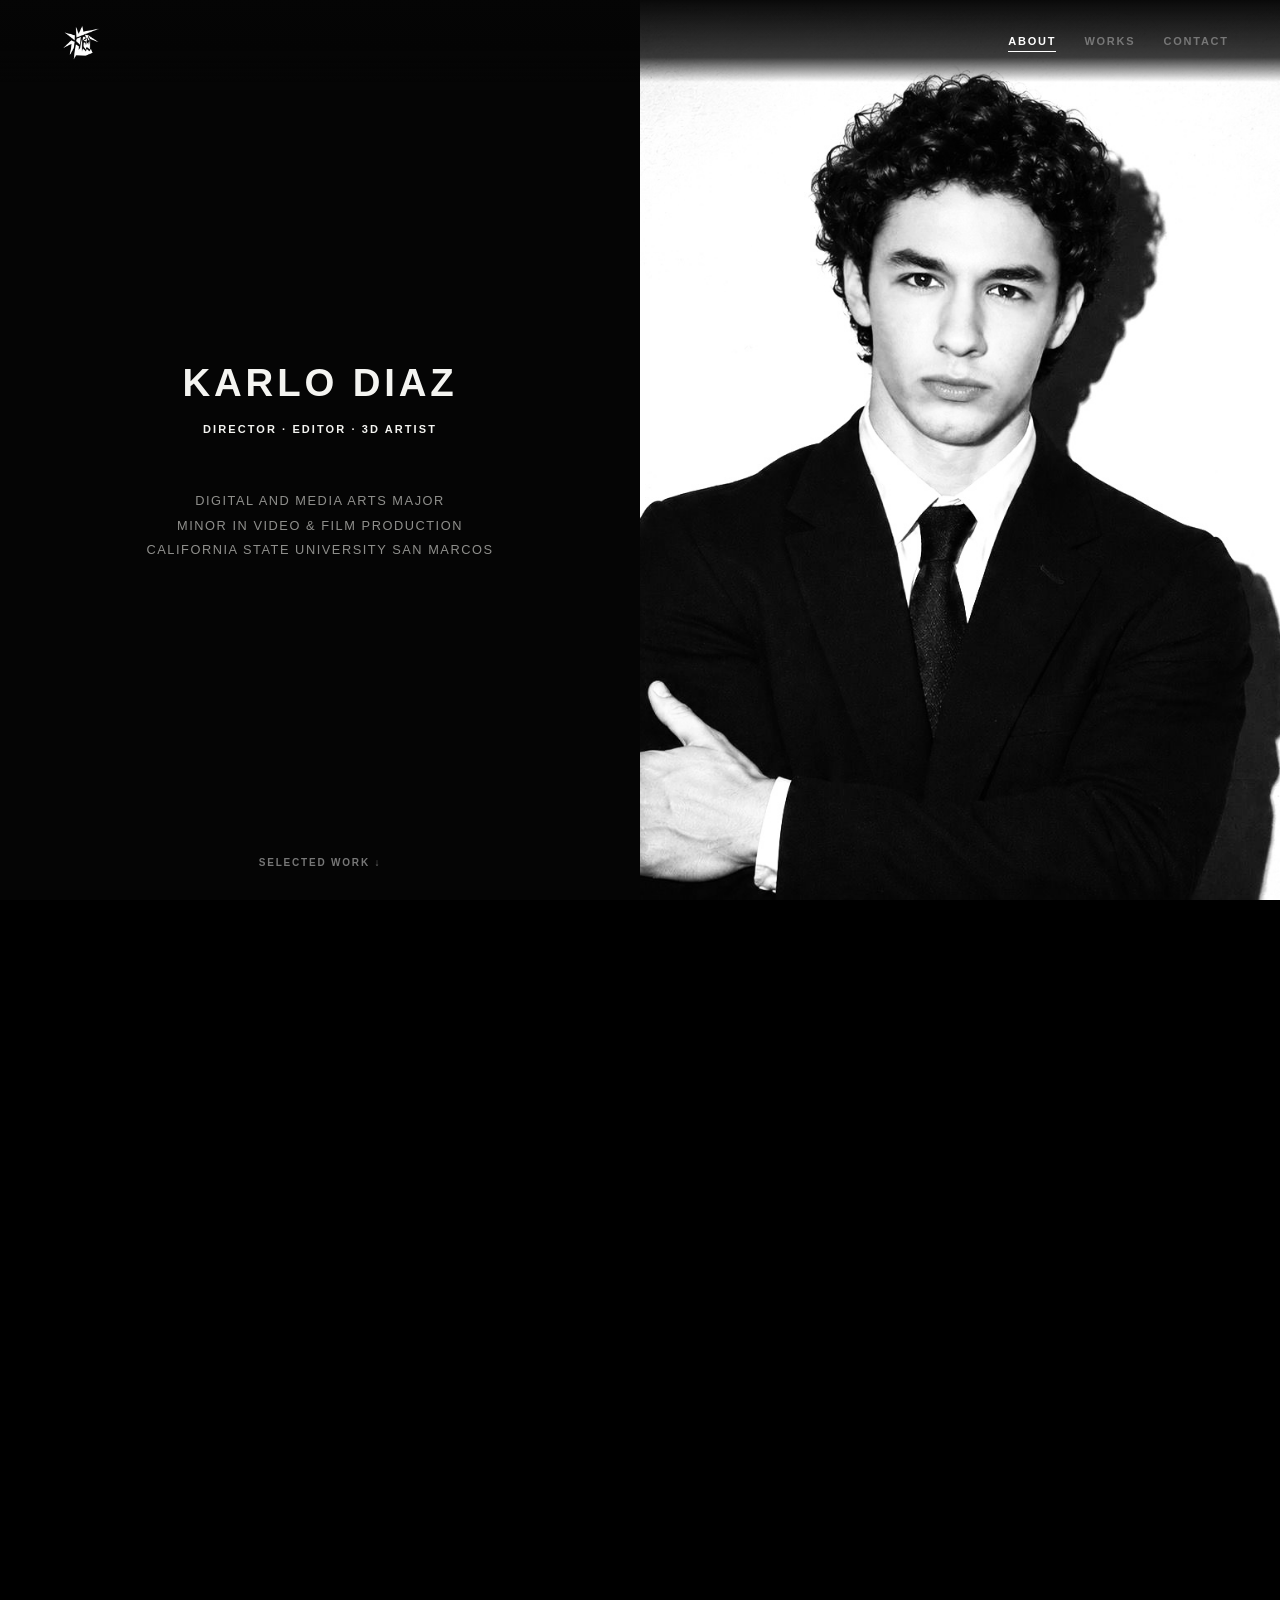
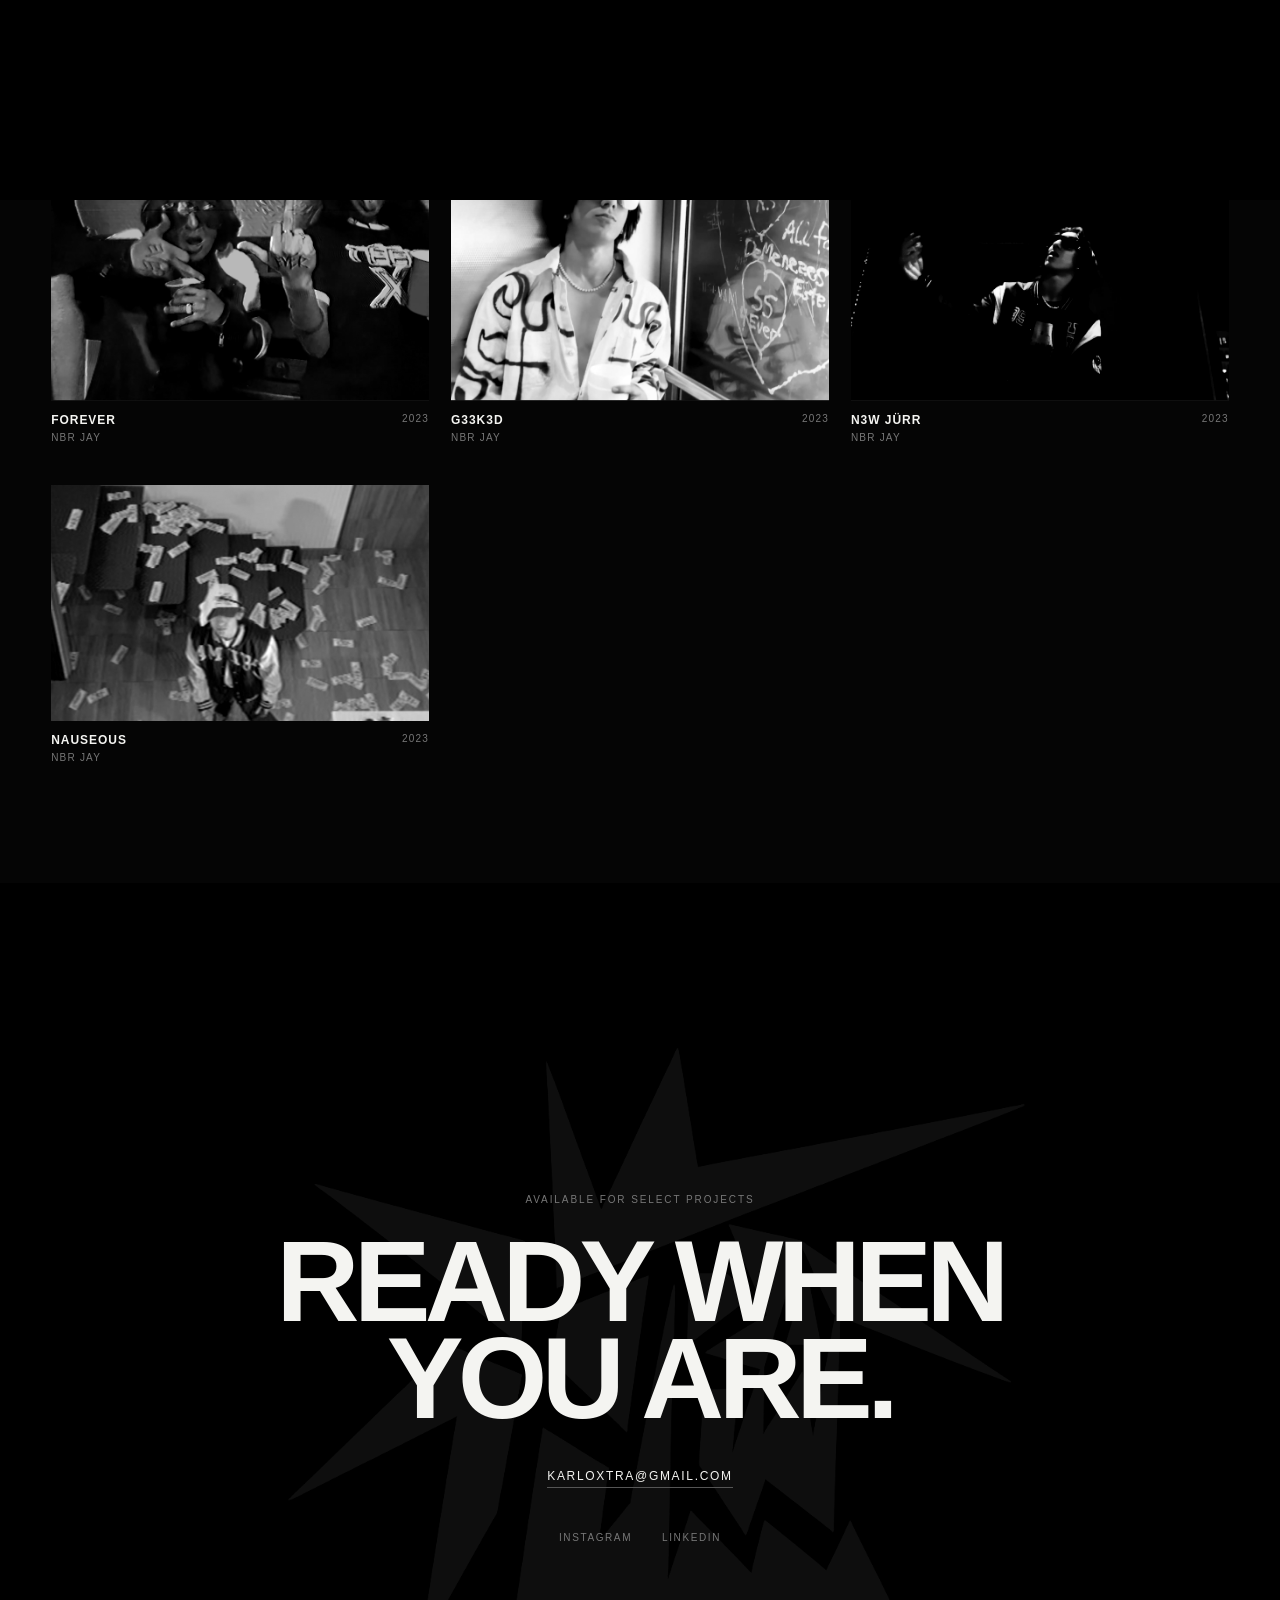
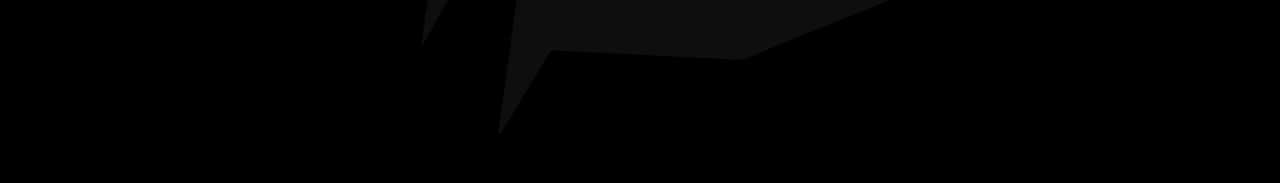
==== commit 6a69bdd1: "Editorial About redesign" ====
--- a/index.html
+++ b/index.html
@@ -8,13 +8,10 @@
   <link rel="stylesheet" href="styles.css">
 </head>
 <body class="home-page">
-  <div id="intro" class="intro" aria-hidden="true">
-    <video id="intro-video" muted playsinline preload="auto"></video>
-  </div>
 
   <header class="site-header">
     <button class="brand-link" data-section="about" type="button" aria-label="Go to About">
-      <img src="xtralogo.png" alt="XTRA">
+      <video class="brand-video" src="LOGOINTROMP4.mp4" poster="xtralogo.png" autoplay muted loop playsinline preload="metadata" aria-label="XTRA"></video><img class="brand-fallback" src="xtralogo.png" alt="XTRA">
     </button>
     <nav class="main-nav" aria-label="Primary navigation">
       <button class="nav-link is-active" data-section="about" type="button">ABOUT</button>
@@ -25,18 +22,26 @@
 
   <main>
     <section id="about" class="page-section about-section is-active" aria-labelledby="about-name">
-      <div class="about-lockup">
-        <h1 id="about-name">KARLO DIAZ</h1>
-        <p>DIRECTOR · EDITOR · 3D ARTIST</p>
-        <p class="education">DIGITAL AND MEDIA ARTS MAJOR<br>MINOR IN VIDEO &amp; FILM PRODUCTION<br>CALIFORNIA STATE UNIVERSITY SAN MARCOS</p>
+      <div class="about-editorial">
+        <div class="about-copy-panel">
+          <div class="about-lockup">
+            <h1 id="about-name">KARLO DIAZ</h1>
+            <p>DIRECTOR · EDITOR · 3D ARTIST</p>
+            <p class="education">DIGITAL AND MEDIA ARTS MAJOR<br>MINOR IN VIDEO &amp; FILM PRODUCTION<br>CALIFORNIA STATE UNIVERSITY SAN MARCOS</p>
+          </div>
+        </div>
+        <div class="about-portrait-panel"><img src="portrait.jpg" alt="Karlo Diaz in a black suit" fetchpriority="high"></div>
       </div>
       <button class="scroll-cue" data-section="works" type="button">SELECTED WORK ↓</button>
     </section>
 
     <section id="works" class="page-section works-section" aria-labelledby="works-title">
       <div class="section-heading">
-        <h2 id="works-title">SELECTED WORK</h2>
-        <span>2023—2026</span>
+        <div class="work-tabs" role="tablist" aria-label="Work type">
+          <button id="long-form-tab" class="work-tab is-active" type="button" role="tab" aria-selected="true" aria-controls="projects-grid" data-work-view="long">LONG FORM</button>
+          <button id="short-form-tab" class="work-tab" type="button" role="tab" aria-selected="false" aria-controls="projects-grid" data-work-view="short">SHORT FORM</button>
+        </div>
+        <span id="work-years">2023—2026</span>
       </div>
       <div id="projects-grid" class="projects-grid"></div>
     </section>
@@ -55,6 +60,26 @@
     </section>
   </main>
 
+  <div id="short-player" class="short-player" aria-hidden="true">
+    <button class="short-player-backdrop" type="button" aria-label="Close video"></button>
+    <div class="short-player-panel" role="dialog" aria-modal="true" aria-labelledby="short-player-title">
+      <button id="short-player-close" class="short-player-close" type="button">CLOSE</button>
+      <div class="short-player-media">
+        <video id="short-player-video" controls playsinline preload="metadata"></video>
+      </div>
+      <div class="short-player-copy">
+        <div>
+          <h3 id="short-player-title"></h3>
+          <p id="short-player-description"></p>
+        </div>
+        <div class="short-player-meta">
+          <span id="short-player-year"></span>
+          <span id="short-player-tools"></span>
+        </div>
+      </div>
+    </div>
+  </div>
+
   <div class="page-transition" aria-hidden="true"><span></span></div>
 
   <script src="projects.js"></script>
--- a/styles.css
+++ b/styles.css
@@ -45,7 +45,7 @@
 .works-section{display:block!important;min-height:100vh}
 .home-page .works-section:not(.is-active){display:none!important}
 .section-heading{display:flex;justify-content:space-between;align-items:flex-end;margin:20px auto 46px;max-width:1180px;border-bottom:1px solid var(--line);padding-bottom:14px}
-.section-heading h2{margin:0;font-size:12px;letter-spacing:.18em;font-weight:750}.section-heading span{font-size:10px;letter-spacing:.13em;color:#777}
+.work-tabs{display:flex;align-items:center;gap:24px}.work-tab{position:relative;font-size:12px;letter-spacing:.18em;font-weight:750;color:#5f5f5d;padding:0 0 7px;transition:color .3s ease}.work-tab::after{content:"";position:absolute;left:0;right:100%;bottom:0;height:1px;background:#fff;transition:right .45s var(--ease)}.work-tab:hover,.work-tab.is-active{color:#fff}.work-tab.is-active::after{right:0}.section-heading>span{font-size:10px;letter-spacing:.13em;color:#777}
 .projects-grid{max-width:1180px;margin:0 auto;display:grid;grid-template-columns:repeat(3,minmax(0,1fr));gap:42px 22px;padding-bottom:70px}
 .project-card{display:block;cursor:pointer}
 .project-thumb{position:relative;aspect-ratio:16/10;overflow:hidden;background:#111}
@@ -53,6 +53,32 @@
 .project-card:hover .project-thumb img,.project-card:focus-visible .project-thumb img{filter:grayscale(0);transform:scale(1.035)}
 .project-card-info{display:grid;grid-template-columns:1fr auto;gap:12px;padding-top:12px}
 .project-card h3{margin:0;font-size:12px;font-weight:750;letter-spacing:.08em}.project-card p{margin:5px 0 0;font-size:10px;letter-spacing:.12em;color:#777}.project-card-year{font-size:10px;letter-spacing:.12em;color:#777}
+
+/* Short-form work switch and player */
+.short-form-grid{align-items:start}
+.short-card{display:block;width:100%;text-align:left;cursor:pointer}
+.short-thumb{position:relative;overflow:hidden;background:#111;aspect-ratio:16/10}
+.short-card.is-vertical .short-thumb{aspect-ratio:9/16;width:62%;margin:0 auto}
+.short-thumb video{width:100%;height:100%;object-fit:cover;filter:grayscale(1) contrast(1.04);transition:filter .55s ease,transform .8s var(--ease);transform:scale(1.001)}
+.short-card:hover .short-thumb video,.short-card:focus-visible .short-thumb video{filter:grayscale(0);transform:scale(1.025)}
+.short-play{position:absolute;inset:50% auto auto 50%;transform:translate(-50%,-50%);display:grid;place-items:center;width:58px;height:58px;border:1px solid rgba(255,255,255,.72);border-radius:50%;font-size:9px;font-weight:750;letter-spacing:.16em;background:rgba(0,0,0,.28);backdrop-filter:blur(5px);opacity:0;transition:opacity .3s ease}
+.short-card:hover .short-play,.short-card:focus-visible .short-play{opacity:1}
+.short-card h3{margin:0;font-size:12px;font-weight:750;letter-spacing:.08em}
+.short-card p{margin:5px 0 0;font-size:9px;letter-spacing:.09em;color:#777;line-height:1.5}
+body.short-player-open{overflow:hidden}
+.short-player{position:fixed;inset:0;z-index:1000;display:grid;place-items:center;padding:clamp(18px,4vw,54px);visibility:hidden;opacity:0;transition:opacity .45s ease,visibility .45s}
+.short-player.is-open{visibility:visible;opacity:1}
+.short-player-backdrop{position:absolute;inset:0;width:100%;height:100%;background:rgba(0,0,0,.9);backdrop-filter:blur(12px)}
+.short-player-panel{position:relative;z-index:1;width:min(1100px,100%);max-height:92vh;display:grid;grid-template-columns:minmax(0,1.35fr) minmax(260px,.65fr);background:#090909;border:1px solid #252525;overflow:auto;transform:translateY(18px) scale(.985);transition:transform .5s var(--ease)}
+.short-player.is-open .short-player-panel{transform:none}
+.short-player-close{position:absolute;right:18px;top:18px;z-index:2;font-size:9px;font-weight:750;letter-spacing:.17em;padding:10px 12px;background:rgba(0,0,0,.72);border:1px solid #3a3a3a}
+.short-player-media{min-height:0;background:#000;display:grid;place-items:center}
+.short-player-media video{width:100%;height:100%;max-height:82vh;object-fit:contain;background:#000}
+.short-player-copy{padding:72px 34px 34px;display:flex;flex-direction:column;justify-content:space-between;gap:50px}
+.short-player-copy h3{margin:0;font-size:clamp(24px,3vw,44px);line-height:.95;letter-spacing:.035em}
+.short-player-copy p{margin:22px 0 0;color:#999;font-size:12px;line-height:1.75;max-width:36ch}
+.short-player-meta{display:grid;gap:10px;border-top:1px solid #292929;padding-top:16px}
+.short-player-meta span{font-size:9px;line-height:1.6;letter-spacing:.13em;color:#777}
 
 .contact-section{position:relative;align-items:center;justify-content:center;overflow:hidden;text-align:center;background:#000}
 .contact-mark{position:absolute;width:min(68vw,800px);opacity:.055;filter:brightness(4);pointer-events:none}
@@ -64,12 +90,87 @@
 .project-root{padding:calc(var(--header) + 38px) var(--edge) 0}
 .project-intro{max-width:1180px;margin:0 auto 48px;display:grid;grid-template-columns:1fr 1fr;gap:40px;align-items:end}
 .project-title-group h1{font-size:clamp(38px,6vw,82px);letter-spacing:.035em;line-height:.92;margin:0;font-weight:800}.project-title-group p{margin:14px 0 0;font-size:12px;letter-spacing:.16em;color:#777}
+.project-title-group .project-category{margin:0 0 16px;font-size:9px;letter-spacing:.2em;color:#777;font-weight:700}
+.project-description{max-width:1180px;margin:0 auto 56px;display:grid;grid-template-columns:1fr 2fr;gap:40px;padding-top:18px;border-top:1px solid var(--line)}
+.project-description p{margin:0;max-width:58ch;color:#a0a09d;font-size:14px;line-height:1.8;letter-spacing:.01em}
 .project-specs{display:grid;grid-template-columns:repeat(3,1fr);gap:22px;border-top:1px solid var(--line);padding-top:14px}.spec-label{display:block;font-size:9px;letter-spacing:.17em;color:#666;margin-bottom:9px}.spec-value{display:block;font-size:10px;letter-spacing:.09em;line-height:1.75}
 .project-hero{max-width:1180px;margin:0 auto;overflow:hidden}.project-hero img{width:100%;max-height:78vh;object-fit:cover}
 .project-gallery{max-width:1180px;margin:90px auto;display:grid;gap:70px}.project-gallery figure{margin:0;overflow:hidden}.project-gallery img{width:100%;max-height:82vh;object-fit:cover}.project-gallery figure:nth-child(2){width:72%;margin-left:auto}.project-gallery figure:nth-child(3){width:82%}
 .watch-row{max-width:1180px;margin:0 auto 100px;display:flex;justify-content:center}.watch-button{display:inline-flex;align-items:center;gap:13px;border:1px solid #444;border-radius:999px;padding:15px 23px;font-size:10px;font-weight:700;letter-spacing:.17em;transition:background .3s,color .3s,border-color .3s}.watch-button:hover{background:#fff;color:#000;border-color:#fff}.watch-icon{width:0;height:0;border-top:5px solid transparent;border-bottom:5px solid transparent;border-left:8px solid currentColor}
 .project-pagination{border-top:1px solid var(--line);display:grid;grid-template-columns:1fr 1fr}.project-nav-button{min-height:220px;padding:40px var(--edge);display:flex;flex-direction:column;justify-content:center;transition:background .35s ease}.project-nav-button:hover{background:#0d0d0d}.project-nav-button.next{text-align:right;align-items:flex-end;border-left:1px solid var(--line)}.project-nav-button small{font-size:9px;color:#666;letter-spacing:.17em;margin-bottom:17px}.project-nav-button strong{font-size:clamp(26px,4vw,58px);letter-spacing:.04em;line-height:.95}.project-nav-button.is-empty{opacity:.25;pointer-events:none}
 
-@media(max-width:900px){.projects-grid{grid-template-columns:repeat(2,minmax(0,1fr))}.project-intro{grid-template-columns:1fr}.project-specs{margin-top:18px}.project-gallery figure:nth-child(n){width:100%}}
-@media(max-width:620px){:root{--header:70px}.site-header{padding:0 18px}.brand-link img{width:32px;height:32px}.main-nav{gap:14px}.nav-link{font-size:9px}.page-section{padding-left:18px;padding-right:18px}.about-lockup h1{font-size:34px}.education{font-size:10px;margin-top:38px}.projects-grid{grid-template-columns:1fr;gap:34px}.project-thumb{aspect-ratio:16/10}.section-heading{margin-top:5px}.contact-inner h2{font-size:58px}.project-root{padding-left:18px;padding-right:18px}.project-title-group h1{font-size:43px}.project-specs{grid-template-columns:1fr;gap:17px}.project-gallery{margin:55px auto;gap:24px}.project-pagination{grid-template-columns:1fr}.project-nav-button{min-height:150px;padding:28px 18px}.project-nav-button.next{border-left:0;border-top:1px solid var(--line)}.intro video{object-fit:contain}}
+@media(max-width:900px){.projects-grid{grid-template-columns:repeat(2,minmax(0,1fr))}.short-player-panel{grid-template-columns:1fr}.short-player-copy{padding:28px}.short-player-media video{max-height:62vh}.project-intro{grid-template-columns:1fr}.project-specs{margin-top:18px}.project-description{grid-template-columns:1fr;gap:16px;margin-bottom:42px}.project-gallery figure:nth-child(n){width:100%}}
+@media(max-width:620px){:root{--header:70px}.work-tabs{gap:16px}.work-tab{font-size:10px}.short-card.is-vertical .short-thumb{width:72%}.short-play{opacity:1;width:48px;height:48px}.short-player{padding:0}.short-player-panel{width:100%;max-height:100vh;height:100vh;border:0}.short-player-copy{padding:24px 18px 34px}.short-player-media video{max-height:64vh}.site-header{padding:0 18px}.brand-link img{width:32px;height:32px}.main-nav{gap:14px}.nav-link{font-size:9px}.page-section{padding-left:18px;padding-right:18px}.about-lockup h1{font-size:34px}.education{font-size:10px;margin-top:38px}.projects-grid{grid-template-columns:1fr;gap:34px}.project-thumb{aspect-ratio:16/10}.section-heading{margin-top:5px}.contact-inner h2{font-size:58px}.project-root{padding-left:18px;padding-right:18px}.project-title-group h1{font-size:43px}.project-specs{grid-template-columns:1fr;gap:17px}.project-gallery{margin:55px auto;gap:24px}.project-pagination{grid-template-columns:1fr}.project-nav-button{min-height:150px;padding:28px 18px}.project-nav-button.next{border-left:0;border-top:1px solid var(--line)}.intro video{object-fit:contain}}
 @media(prefers-reduced-motion:reduce){*{scroll-behavior:auto!important;animation:none!important;transition:none!important}}
+
+/* November update: continuous scrolling from About into Works and Contact. */
+.home-page .page-section,
+.home-page .page-section:not(.is-active),
+.home-page .works-section:not(.is-active){display:flex!important;animation:none!important}
+.home-page .works-section{display:block!important}
+.home-page .page-section{scroll-margin-top:var(--header)}
+.home-page .about-section{min-height:100svh}
+.home-page .works-section{min-height:60vh}
+.home-page .contact-section{min-height:100svh}
+
+/* Layout correction: keep the continuous scroll, but prevent Works from
+   inheriting the flex layout used by the About and Contact sections. */
+.home-page #about,
+.home-page #contact {
+  display: flex !important;
+  width: 100%;
+}
+.home-page #works,
+.home-page #works:not(.is-active) {
+  display: block !important;
+  width: 100%;
+  min-width: 0;
+  height: auto;
+}
+.home-page #works .section-heading,
+.home-page #works .projects-grid {
+  width: 100%;
+  max-width: 1180px;
+  margin-left: auto;
+  margin-right: auto;
+}
+.home-page #works .projects-grid {
+  display: grid;
+  grid-template-columns: repeat(3, minmax(0, 1fr));
+}
+@media (max-width: 900px) {
+  .home-page #works .projects-grid { grid-template-columns: repeat(2, minmax(0, 1fr)); }
+}
+@media (max-width: 620px) {
+  .home-page #works .projects-grid { grid-template-columns: minmax(0, 1fr); }
+}
+
+/* Editorial About: left black typography, right portrait on white */
+.home-page #about.about-section {
+  display:block!important;
+  min-height:100svh;
+  padding:0!important;
+  position:relative;
+  text-align:center;
+}
+.about-editorial {display:grid;grid-template-columns:1fr 1fr;min-height:100svh;width:100%;}
+.about-copy-panel {display:flex;align-items:center;justify-content:center;background:#050505;padding:calc(var(--header) + 40px) 30px 95px;min-width:0;}
+.about-portrait-panel {min-width:0;background:#f1f1ef;overflow:hidden;}
+.about-portrait-panel img {width:100%;height:100%;min-height:100svh;object-fit:cover;object-position:center center;}
+.about-copy-panel .about-lockup {max-width:620px;}
+.about-copy-panel .about-lockup h1 {font-size:clamp(28px,3vw,49px);}
+.home-page #about .scroll-cue {position:absolute;left:25%;transform:translateX(-50%);bottom:32px;z-index:2;}
+/* Tiny looping video in the header; static logo is a fallback */
+.brand-link {width:58px;height:58px;display:grid;place-items:center;overflow:hidden;position:relative;flex-shrink:0;}
+.brand-video {display:block;width:100%;height:100%;object-fit:contain;mix-blend-mode:screen;pointer-events:none;}
+.brand-link .brand-fallback {display:none;width:39px;height:39px;object-fit:contain;}
+@media(max-width:700px) {
+  .about-editorial {grid-template-columns:1fr;grid-template-rows:minmax(42svh,auto) 58svh;min-height:100svh;}
+  .about-copy-panel {padding:calc(var(--header) + 18px) 18px 38px;}
+  .about-copy-panel .about-lockup h1 {font-size:clamp(27px,7vw,36px);}
+  .about-copy-panel .education {margin-top:25px;font-size:9px;line-height:1.7;}
+  .about-copy-panel .about-lockup>p:first-of-type {margin-top:14px;font-size:9px;}
+  .about-portrait-panel img {min-height:58svh;height:58svh;object-position:center 33%;}
+  .home-page #about .scroll-cue {left:50%;bottom:12px;padding:8px;background:rgba(0,0,0,.7);color:#fff;}
+  .brand-link {width:43px;height:43px;}
+}
